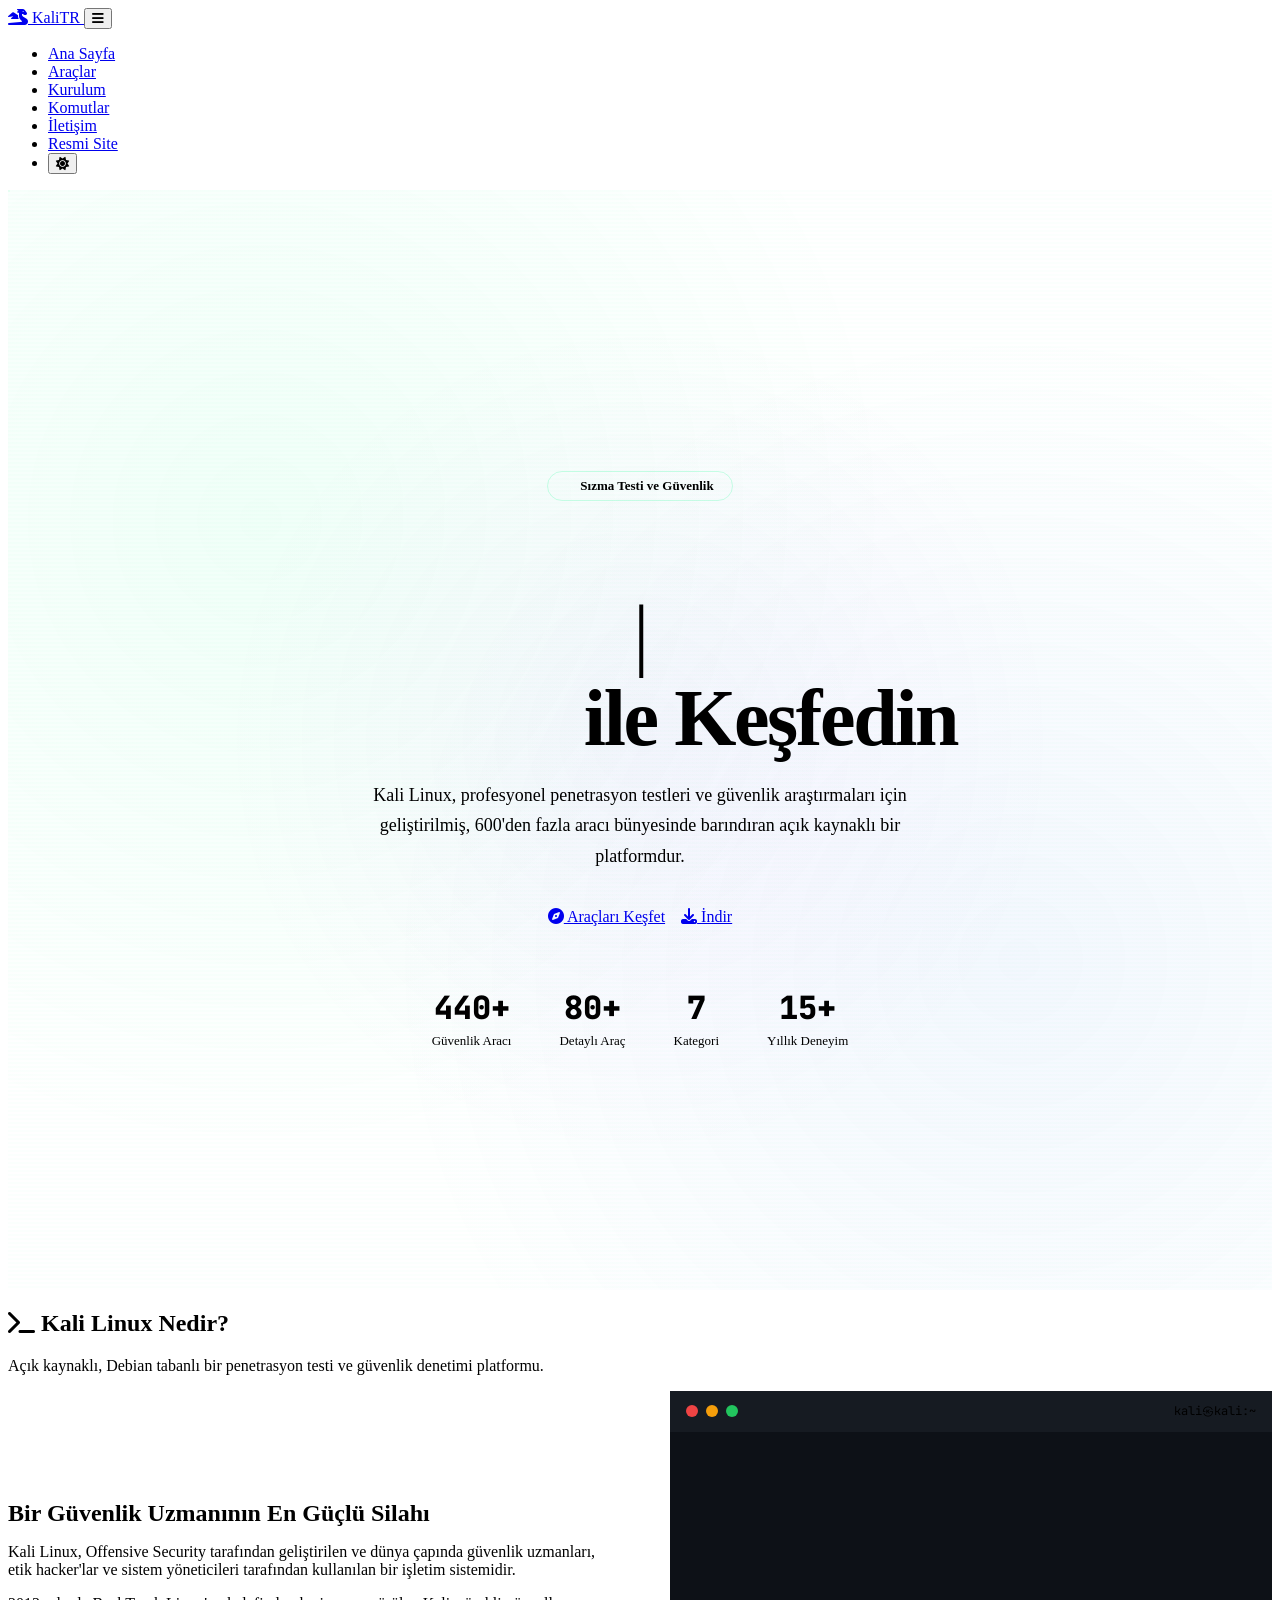
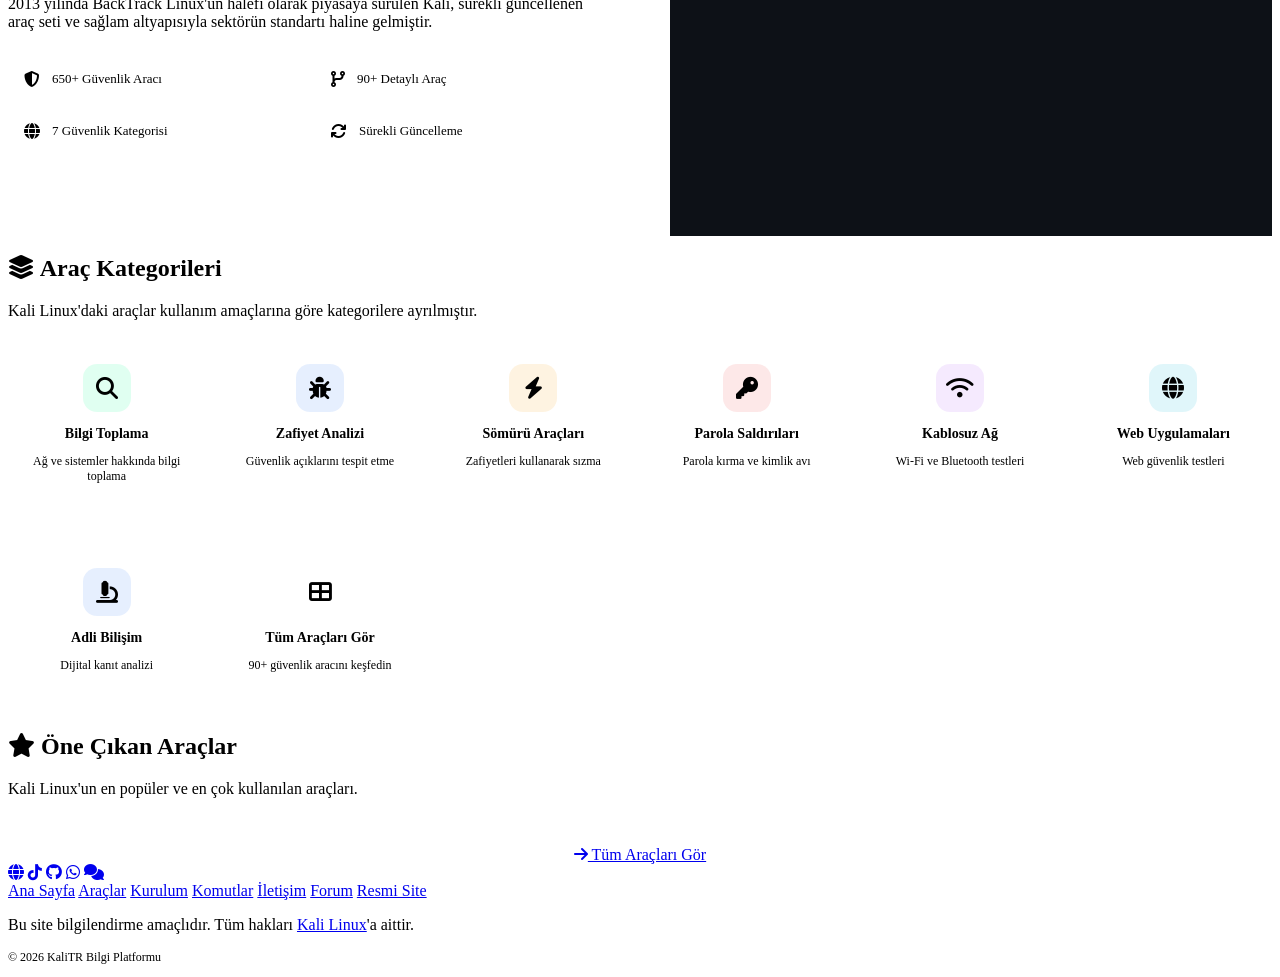
==== index.html @ b1d28db3 "Add files via upload" ====
<!DOCTYPE html>
<html lang="tr">
<head>
  <meta charset="UTF-8" />
  <meta name="viewport" content="width=device-width, initial-scale=1.0" />
  <title>KaliTR - Penetrasyon Testi Platformu</title>
  <link rel="preconnect" href="https://fonts.googleapis.com" />
  <link href="https://fonts.googleapis.com/css2?family=Inter:wght@300;400;500;600;700;800;900&family=JetBrains+Mono:wght@400;500;700&display=swap" rel="stylesheet" />
  <link rel="stylesheet" href="https://cdnjs.cloudflare.com/ajax/libs/font-awesome/6.5.0/css/all.min.css" />
  <link rel="stylesheet" href="css/style.css" />
  <style>
    .hero {
      min-height: 100vh;
      display: flex;
      flex-direction: column;
      align-items: center;
      justify-content: center;
      text-align: center;
      padding: 120px 24px 80px;
      position: relative;
      overflow: hidden;
    }

    .hero-bg {
      position: absolute;
      inset: 0;
      z-index: 0;
      overflow: hidden;
    }

    .hero-bg::after {
      content: '';
      position: absolute;
      inset: 0;
      background:
        radial-gradient(circle at 20% 30%, rgba(0, 255, 136, 0.06) 0%, transparent 50%),
        radial-gradient(circle at 80% 70%, rgba(54, 123, 240, 0.06) 0%, transparent 50%),
        radial-gradient(circle at 50% 50%, rgba(168, 85, 247, 0.05) 0%, transparent 50%);
      z-index: 1;
      pointer-events: none;
    }

    .hero-bg .gradient-orb {
      position: absolute;
      border-radius: 50%;
      filter: blur(100px);
      opacity: 0.55;
      animation: float 7s ease-in-out infinite;
      will-change: transform;
    }

    .hero-bg .gradient-orb:nth-child(1) {
      width: min(650px, 85vw); height: min(650px, 85vw);
      background: radial-gradient(circle, var(--primary), rgba(0, 255, 136, 0.2));
      top: -25%; left: -15%;
      animation-delay: 0s;
    }
    .hero-bg .gradient-orb:nth-child(2) {
      width: min(550px, 75vw); height: min(550px, 75vw);
      background: radial-gradient(circle, var(--accent), rgba(54, 123, 240, 0.2));
      bottom: -20%; right: -15%;
      animation-delay: -2.5s;
    }
    .hero-bg .gradient-orb:nth-child(3) {
      width: min(450px, 65vw); height: min(450px, 65vw);
      background: radial-gradient(circle, var(--purple), rgba(168, 85, 247, 0.2));
      top: 50%; left: 50%;
      transform: translate(-50%, -50%);
      animation-delay: -5s;
    }
    .hero-bg .gradient-orb:nth-child(4) {
      width: min(300px, 40vw); height: min(300px, 40vw);
      background: radial-gradient(circle, var(--cyan), rgba(6, 182, 212, 0.15));
      top: 70%; left: 20%;
      animation-delay: -1.5s;
      opacity: 0.35;
    }
    .hero-bg .gradient-orb:nth-child(5) {
      width: min(250px, 35vw); height: min(250px, 35vw);
      background: radial-gradient(circle, var(--pink), rgba(236, 72, 153, 0.15));
      top: 20%; right: 15%;
      animation-delay: -4s;
      opacity: 0.3;
    }

    /* ─── PARTICLE SYSTEM ─── */
    .particles {
      position: absolute;
      inset: 0;
      z-index: 2;
      pointer-events: none;
      overflow: hidden;
    }

    .particle {
      position: absolute;
      width: 4px;
      height: 4px;
      border-radius: 50%;
      background: var(--primary);
      opacity: 0;
      animation: particleFloat linear infinite;
    }

    .particle:nth-child(1) { left: 10%; width: 3px; height: 3px; animation-duration: 12s; animation-delay: 0s; background: var(--primary); }
    .particle:nth-child(2) { left: 25%; width: 5px; height: 5px; animation-duration: 15s; animation-delay: 1s; background: var(--accent); }
    .particle:nth-child(3) { left: 40%; width: 2px; height: 2px; animation-duration: 10s; animation-delay: 2s; background: var(--purple); }
    .particle:nth-child(4) { left: 55%; width: 4px; height: 4px; animation-duration: 18s; animation-delay: 0.5s; background: var(--cyan); }
    .particle:nth-child(5) { left: 70%; width: 3px; height: 3px; animation-duration: 13s; animation-delay: 3s; background: var(--pink); }
    .particle:nth-child(6) { left: 85%; width: 5px; height: 5px; animation-duration: 16s; animation-delay: 1.5s; background: var(--primary); }
    .particle:nth-child(7) { left: 50%; width: 2px; height: 2px; animation-duration: 11s; animation-delay: 4s; background: var(--accent); }
    .particle:nth-child(8) { left: 15%; width: 4px; height: 4px; animation-duration: 14s; animation-delay: 2.5s; background: var(--purple); }
    .particle:nth-child(9) { left: 65%; width: 3px; height: 3px; animation-duration: 17s; animation-delay: 0.8s; background: var(--cyan); }
    .particle:nth-child(10) { left: 35%; width: 5px; height: 5px; animation-duration: 12s; animation-delay: 3.5s; background: var(--pink); }
    .particle:nth-child(11) { left: 90%; width: 2px; height: 2px; animation-duration: 19s; animation-delay: 1.2s; background: var(--primary); }
    .particle:nth-child(12) { left: 5%; width: 4px; height: 4px; animation-duration: 14s; animation-delay: 4.5s; background: var(--accent); }
    .particle:nth-child(13) { left: 45%; width: 3px; height: 3px; animation-duration: 16s; animation-delay: 0.3s; background: var(--purple); }
    .particle:nth-child(14) { left: 75%; width: 5px; height: 5px; animation-duration: 11s; animation-delay: 2.8s; background: var(--cyan); }
    .particle:nth-child(15) { left: 20%; width: 2px; height: 2px; animation-duration: 15s; animation-delay: 5s; background: var(--pink); }
    .particle:nth-child(16) { left: 60%; width: 4px; height: 4px; animation-duration: 13s; animation-delay: 1.8s; background: var(--primary); }
    .particle:nth-child(17) { left: 30%; width: 3px; height: 3px; animation-duration: 18s; animation-delay: 3.2s; background: var(--accent); }
    .particle:nth-child(18) { left: 80%; width: 5px; height: 5px; animation-duration: 10s; animation-delay: 0.6s; background: var(--purple); }
    .particle:nth-child(19) { left: 95%; width: 2px; height: 2px; animation-duration: 17s; animation-delay: 4.2s; background: var(--cyan); }
    .particle:nth-child(20) { left: 42%; width: 3px; height: 3px; animation-duration: 14s; animation-delay: 2.2s; background: var(--pink); }
    .particle:nth-child(21) { left: 12%; width: 5px; height: 5px; animation-duration: 12s; animation-delay: 5.5s; background: var(--primary); }
    .particle:nth-child(22) { left: 72%; width: 2px; height: 2px; animation-duration: 19s; animation-delay: 0.9s; background: var(--accent); }
    .particle:nth-child(23) { left: 48%; width: 4px; height: 4px; animation-duration: 15s; animation-delay: 3.8s; background: var(--purple); }
    .particle:nth-child(24) { left: 88%; width: 3px; height: 3px; animation-duration: 11s; animation-delay: 1.6s; background: var(--cyan); }
    .particle:nth-child(25) { left: 8%; width: 5px; height: 5px; animation-duration: 16s; animation-delay: 4.8s; background: var(--pink); }

    @keyframes particleFloat {
      0% { transform: translateY(100vh) scale(0); opacity: 0; }
      10% { opacity: 0.8; }
      90% { opacity: 0.6; }
      100% { transform: translateY(-10vh) scale(1); opacity: 0; }
    }

    /* ─── SCAN LINE OVERLAY ─── */
    .scan-lines {
      position: absolute;
      inset: 0;
      z-index: 3;
      pointer-events: none;
      background: repeating-linear-gradient(
        0deg,
        transparent,
        transparent 2px,
        rgba(0, 255, 136, 0.015) 2px,
        rgba(0, 255, 136, 0.015) 4px
      );
      animation: scanMove 8s linear infinite;
    }

    @keyframes scanMove {
      0% { background-position: 0 0; }
      100% { background-position: 0 100px; }
    }

    /* ─── GLOWING RING ─── */
    .hero-ring {
      position: absolute;
      border-radius: 50%;
      border: 1px solid rgba(0, 255, 136, 0.06);
      z-index: 1;
      pointer-events: none;
      animation: ringPulse 4s ease-in-out infinite;
    }

    .hero-ring:nth-of-type(1) {
      width: min(500px, 70vw);
      height: min(500px, 70vw);
      top: 50%; left: 50%;
      transform: translate(-50%, -50%);
      animation-delay: 0s;
    }

    .hero-ring:nth-of-type(2) {
      width: min(700px, 90vw);
      height: min(700px, 90vw);
      top: 50%; left: 50%;
      transform: translate(-50%, -50%);
      animation-delay: -2s;
    }

    @keyframes ringPulse {
      0%, 100% { transform: translate(-50%, -50%) scale(1); opacity: 0.3; border-color: rgba(0, 255, 136, 0.06); }
      50% { transform: translate(-50%, -50%) scale(1.08); opacity: 0.6; border-color: rgba(0, 255, 136, 0.12); }
    }

    .hero-grid {
      position: absolute;
      inset: 0;
      background-image:
        linear-gradient(var(--border) 1px, transparent 1px),
        linear-gradient(90deg, var(--border) 1px, transparent 1px);
      background-size: 60px 60px;
      mask-image: radial-gradient(ellipse at center, black 25%, transparent 75%);
      -webkit-mask-image: radial-gradient(ellipse at center, black 25%, transparent 75%);
      z-index: 0;
    }

    .hero-grid::after {
      content: '';
      position: absolute;
      inset: 0;
      background: radial-gradient(circle at 50% 50%, transparent 30%, var(--bg) 100%);
    }

    @keyframes float {
      0%, 100% { transform: translateY(0px) scale(1); }
      33% { transform: translateY(-30px) scale(1.03); }
      66% { transform: translateY(15px) scale(0.97); }
    }

    .hero-content {
      position: relative;
      z-index: 10;
      max-width: 820px;
    }

    .hero-badge {
      display: inline-flex;
      align-items: center;
      gap: 8px;
      padding: 6px 18px;
      border-radius: 100px;
      background: var(--primary-dim);
      color: var(--primary);
      font-size: 13px;
      font-weight: 600;
      border: 1px solid rgba(0, 255, 136, 0.2);
      margin-bottom: 24px;
    }

    .hero-badge .dot {
      width: 6px; height: 6px;
      border-radius: 50%;
      background: var(--primary);
      animation: pulse-dot 2s ease-in-out infinite;
    }

    @keyframes pulse-dot {
      0%, 100% { opacity: 1; }
      50% { opacity: 0.3; }
    }

    .hero h1 {
      font-size: clamp(40px, 8vw, 80px);
      font-weight: 900;
      line-height: 1.05;
      margin-bottom: 20px;
      letter-spacing: -0.03em;
    }

    .hero h1 .highlight {
      background: linear-gradient(135deg, var(--primary), var(--cyan));
      -webkit-background-clip: text;
      -webkit-text-fill-color: transparent;
      background-clip: text;
    }

    .typing-cursor {
      color: var(--primary);
      animation: blink 0.7s step-end infinite;
      font-weight: 300;
    }

    .hero p {
      font-size: 18px;
      color: var(--text-dim);
      max-width: 600px;
      margin: 0 auto 36px;
      line-height: 1.7;
    }

    .hero-buttons {
      display: flex;
      gap: 16px;
      justify-content: center;
      flex-wrap: wrap;
    }

    .hero-stats {
      display: flex;
      gap: 48px;
      margin-top: 60px;
      justify-content: center;
      flex-wrap: wrap;
    }

    .hero-stat { text-align: center; }

    .hero-stat .num {
      font-size: 32px;
      font-weight: 800;
      color: var(--text);
      font-family: 'JetBrains Mono', monospace;
    }

    .hero-stat .num span { color: var(--primary); }

    .hero-stat .label {
      font-size: 13px;
      color: var(--text-muted);
      margin-top: 4px;
    }

    .about-grid {
      display: grid;
      grid-template-columns: 1fr 1fr;
      gap: 60px;
      align-items: center;
    }

    .about-content h3 {
      font-size: 24px;
      margin-bottom: 16px;
    }

    .about-content p {
      color: var(--text-dim);
      margin-bottom: 16px;
    }

    .about-features {
      display: grid;
      grid-template-columns: 1fr 1fr;
      gap: 12px;
      margin-top: 28px;
    }

    .about-feature {
      display: flex;
      align-items: center;
      gap: 12px;
      padding: 12px 16px;
      background: var(--bg-card);
      border-radius: var(--radius-sm);
      border: 1px solid var(--border);
    }

    .about-feature i { color: var(--primary); font-size: 16px; }
    .about-feature span { font-size: 13px; font-weight: 500; }

    .terminal-window {
      background: #0d1117;
      border-radius: var(--radius);
      border: 1px solid var(--border);
      overflow: hidden;
      box-shadow: var(--shadow);
    }

    .terminal-header {
      display: flex;
      align-items: center;
      gap: 8px;
      padding: 12px 16px;
      background: #161b22;
      border-bottom: 1px solid var(--border);
    }

    .terminal-dot {
      width: 12px; height: 12px;
      border-radius: 50%;
    }
    .terminal-dot:nth-child(1) { background: #ef4444; }
    .terminal-dot:nth-child(2) { background: #f59e0b; }
    .terminal-dot:nth-child(3) { background: #22c55e; }

    .terminal-title {
      margin-left: auto;
      font-size: 12px;
      color: var(--text-muted);
      font-family: 'JetBrains Mono', monospace;
    }

    .terminal-body {
      padding: 20px;
      font-family: 'JetBrains Mono', monospace;
      font-size: 13px;
      line-height: 1.8;
    }

    .terminal-body .line {
      opacity: 0;
      animation: typeLine 0.5s ease forwards;
    }

    .terminal-body .prompt { color: var(--primary); }
    .terminal-body .cmd { color: var(--text); }
    .terminal-body .output { color: var(--text-dim); }
    .terminal-body .output-green { color: var(--primary); }

    .terminal-body .blink {
      animation: blink 1s step-end infinite;
    }

    @keyframes blink { 50% { opacity: 0; } }

    .categories-grid {
      display: grid;
      grid-template-columns: repeat(auto-fill, minmax(180px, 1fr));
      gap: 16px;
    }

    .category-card {
      text-align: center;
      padding: 28px 16px;
      background: var(--bg-card);
      border-radius: var(--radius);
      border: 1px solid var(--border);
      transition: 0.3s;
      text-decoration: none;
      color: var(--text);
      cursor: pointer;
    }

    .category-card:hover {
      transform: translateY(-4px);
      border-color: var(--primary);
      background: var(--bg-card-hover);
    }

    .category-card .icon {
      width: 48px; height: 48px;
      border-radius: 14px;
      display: flex;
      align-items: center;
      justify-content: center;
      font-size: 22px;
      margin: 0 auto 14px;
    }

    .category-card h3 {
      font-size: 14px;
      font-weight: 700;
      margin-bottom: 6px;
    }

    .category-card p {
      font-size: 12px;
      color: var(--text-dim);
    }

    .featured-tools {
      display: grid;
      grid-template-columns: repeat(4, 1fr);
      gap: 16px;
    }

    @media (max-width: 1100px) {
      .featured-tools { grid-template-columns: repeat(3, 1fr); }
    }

    @media (max-width: 900px) {
      .featured-tools { grid-template-columns: repeat(2, 1fr); }
    }

    @media (max-width: 768px) {
      .about-grid { grid-template-columns: 1fr; gap: 40px; }
      .about-features { grid-template-columns: 1fr; }
      .categories-grid { grid-template-columns: 1fr 1fr; }
      .featured-tools { grid-template-columns: 1fr; }
      .hero-stats { gap: 24px; }
      .terminal-body { font-size: 11px; padding: 14px; }
    }

    @media (max-width: 480px) {
      .categories-grid { grid-template-columns: 1fr; }
    }
  </style>
</head>
<body>
  <nav id="navbar">
    <a href="index.html" class="nav-logo">
      <i class="fas fa-dragon"></i> <span>KaliTR</span>
    </a>
    <button class="nav-toggle" id="navToggle" aria-label="Menü">
      <i class="fas fa-bars"></i>
    </button>
    <ul class="nav-links">
      <li><a href="index.html" class="active">Ana Sayfa</a></li>
      <li><a href="pages/tools.html">Araçlar</a></li>
      <li><a href="pages/installation.html">Kurulum</a></li>
      <li><a href="pages/commands.html">Komutlar</a></li>
      <li><a href="pages/contact.html">İletişim</a></li>
      <li><a href="https://www.kali.org" target="_blank">Resmi Site</a></li>
      <li><button id="themeToggle" class="theme-toggle" aria-label="Tema Değiştir"><i class="fas fa-sun"></i></button></li>
    </ul>
  </nav>

  <section class="hero">
    <div class="hero-bg">
      <div class="gradient-orb"></div>
      <div class="gradient-orb"></div>
      <div class="gradient-orb"></div>
      <div class="gradient-orb"></div>
      <div class="gradient-orb"></div>
      <div class="hero-ring"></div>
      <div class="hero-ring"></div>
      <div class="hero-grid"></div>
      <div class="particles">
        <div class="particle"></div><div class="particle"></div><div class="particle"></div>
        <div class="particle"></div><div class="particle"></div><div class="particle"></div>
        <div class="particle"></div><div class="particle"></div><div class="particle"></div>
        <div class="particle"></div><div class="particle"></div><div class="particle"></div>
        <div class="particle"></div><div class="particle"></div><div class="particle"></div>
        <div class="particle"></div><div class="particle"></div><div class="particle"></div>
        <div class="particle"></div><div class="particle"></div><div class="particle"></div>
        <div class="particle"></div><div class="particle"></div><div class="particle"></div>
        <div class="particle"></div><div class="particle"></div>
      </div>
      <div class="scan-lines"></div>
    </div>
    <div class="hero-content">
      <div class="hero-badge">
        <span class="dot"></span> Sızma Testi ve Güvenlik
      </div>
      <h1>
        <span id="typingText"></span><span class="typing-cursor">|</span><br />
        <span class="highlight">KaliTR</span> ile Keşfedin
      </h1>
      <p>
        Kali Linux, profesyonel penetrasyon testleri ve güvenlik araştırmaları için
        geliştirilmiş, 600'den fazla aracı bünyesinde barındıran açık kaynaklı bir platformdur.
      </p>
      <div class="hero-buttons">
        <a href="pages/tools.html" class="btn btn-primary">
          <i class="fas fa-compass"></i> Araçları Keşfet
        </a>
        <a href="https://www.kali.org/downloads/" target="_blank" class="btn btn-outline">
          <i class="fas fa-download"></i> İndir
        </a>
      </div>
      <div class="hero-stats" id="heroStats">
        <div class="hero-stat">
          <div class="num" data-target="650">0<span>+</span></div>
          <div class="label">Güvenlik Aracı</div>
        </div>
        <div class="hero-stat">
          <div class="num" data-target="90">0<span>+</span></div>
          <div class="label">Detaylı Araç</div>
        </div>
        <div class="hero-stat">
          <div class="num" data-target="7">0</div>
          <div class="label">Kategori</div>
        </div>
        <div class="hero-stat">
          <div class="num" data-target="15">0<span>+</span></div>
          <div class="label">Yıllık Deneyim</div>
        </div>
      </div>
    </div>
  </section>

  <section id="about">
    <div class="section-header">
      <h2><i class="fas fa-terminal"></i> Kali Linux Nedir?</h2>
      <p>Açık kaynaklı, Debian tabanlı bir penetrasyon testi ve güvenlik denetimi platformu.</p>
    </div>
    <div class="about-grid">
      <div class="about-content">
        <h3>Bir Güvenlik Uzmanının En Güçlü Silahı</h3>
        <p>
          Kali Linux, Offensive Security tarafından geliştirilen ve dünya çapında
          güvenlik uzmanları, etik hacker'lar ve sistem yöneticileri tarafından
          kullanılan bir işletim sistemidir.
        </p>
        <p>
          2013 yılında BackTrack Linux'un halefi olarak piyasaya sürülen Kali,
          sürekli güncellenen araç seti ve sağlam altyapısıyla sektörün standartı
          haline gelmiştir.
        </p>
        <div class="about-features">
          <div class="about-feature"><i class="fas fa-shield-halved"></i><span>650+ Güvenlik Aracı</span></div>
          <div class="about-feature"><i class="fas fa-code-branch"></i><span>90+ Detaylı Araç</span></div>
          <div class="about-feature"><i class="fas fa-globe"></i><span>7 Güvenlik Kategorisi</span></div>
          <div class="about-feature"><i class="fas fa-sync"></i><span>Sürekli Güncelleme</span></div>
        </div>
      </div>
      <div class="about-visual">
        <div class="terminal-window">
          <div class="terminal-header">
            <span class="terminal-dot"></span>
            <span class="terminal-dot"></span>
            <span class="terminal-dot"></span>
            <span class="terminal-title">kali㉿kali:~</span>
          </div>
          <div class="terminal-body" style="font-size:11px;line-height:1.3;padding:16px">
            <div class="line"><span class="prompt">┌──(kali㉿kali)-[~]</span></div>
            <div class="line"><span class="prompt">└─$</span> <span class="cmd">neofetch</span></div>
            <div class="line">&nbsp;</div>
            <div class="line"><span class="output-green">            .-/+oossssoo+/-.               </span> <span class="output-green" style="font-weight:700">kali@kali</span></div>
            <div class="line"><span class="output-green">        `:+ssssssssssssssssss+:`           </span> <span class="output">-------------</span></div>
            <div class="line"><span class="output-green">      -+ssssssssssssssssssyyssss+-         </span> <span class="output">OS:</span> Kali GNU/Linux kali-rolling 2024.1 x86_64</div>
            <div class="line"><span class="output-green">    .ossssssssssssssssss</span><span class="output" style="color:#ef4444">dMMMNy</span><span class="output-green">sssso.       </span> <span class="output">Host:</span> KaliTR Virtual Platform</div>
            <div class="line"><span class="output-green">   /sssssssssss</span><span class="output" style="color:#ef4444">hdmmNNmmyNMMMMh</span><span class="output-green">ssssss/      </span> <span class="output">Kernel:</span> 6.6.9-amd64</div>
            <div class="line"><span class="output-green">  +sssssssss</span><span class="output" style="color:#ef4444">hm</span><span class="output-green">yd</span><span class="output" style="color:#ef4444">MMMMMMMNddddy</span><span class="output-green">ssssssss+     </span> <span class="output">Uptime:</span> 2 hours, 57 mins</div>
            <div class="line"><span class="output-green"> /ssssssss</span><span class="output" style="color:#ef4444">hNMMM</span><span class="output-green">yh</span><span class="output" style="color:#ef4444">hyyyyhmNMMMNh</span><span class="output-green">ssssssss/    </span> <span class="output">Packages:</span> 2762 (dpkg)</div>
            <div class="line"><span class="output-green">.ssssssss</span><span class="output" style="color:#ef4444">dMMMNh</span><span class="output-green">ssssssssss</span><span class="output" style="color:#ef4444">hNMMMd</span><span class="output-green">ssssssss.   </span> <span class="output">Shell:</span> zsh 5.9</div>
            <div class="line"><span class="output-green">+ssss</span><span class="output" style="color:#ef4444">hhhyNMMNy</span><span class="output-green">ssssssssssss</span><span class="output" style="color:#ef4444">yNMMMy</span><span class="output-green">sssssss+  </span> <span class="output">Resolution:</span> 1920x969 @ 60Hz</div>
            <div class="line"><span class="output-green">oss</span><span class="output" style="color:#ef4444">yNMMMNyMMh</span><span class="output-green">ssssssssssss</span><span class="output" style="color:#ef4444">hmmmh</span><span class="output-green">ssssssso  </span> <span class="output">DE:</span> Xfce 4.18</div>
            <div class="line"><span class="output-green">oss</span><span class="output" style="color:#ef4444">yNMMMNyMMh</span><span class="output-green">sssssssssssshm</span><span class="output" style="color:#ef4444">mmh</span><span class="output-green">ssssssso  </span> <span class="output">WM:</span> Xfwm4 (X11)</div>
            <div class="line"><span class="output-green">+ssss</span><span class="output" style="color:#ef4444">hhhyNMMNy</span><span class="output-green">ssssssssssss</span><span class="output" style="color:#ef4444">yNMMMy</span><span class="output-green">sssssss+  </span> <span class="output">WM Theme:</span> Kali-Dark</div>
            <div class="line"><span class="output-green">.ssssssss</span><span class="output" style="color:#ef4444">dMMMNh</span><span class="output-green">ssssssssss</span><span class="output" style="color:#ef4444">hNMMMd</span><span class="output-green">ssssssss.   </span> <span class="output">Theme:</span> Kali-Dark [GTK2/3/4]</div>
            <div class="line"><span class="output-green"> /ssssssss</span><span class="output" style="color:#ef4444">hNMMM</span><span class="output-green">yh</span><span class="output" style="color:#ef4444">hyyyyhdNMMMNh</span><span class="output-green">ssssssss/    </span> <span class="output">Icons:</span> Flat-Remix-Blue-Dark [GTK2/3/4]</div>
            <div class="line"><span class="output-green">  +sssssssss</span><span class="output" style="color:#ef4444">dm</span><span class="output-green">yd</span><span class="output" style="color:#ef4444">MMMMMMMMddddy</span><span class="output-green">ssssssss+     </span> <span class="output">Cursor:</span> Adwaita (24px)</div>
            <div class="line"><span class="output-green">   /sssssssssss</span><span class="output" style="color:#ef4444">hdmNNNNmyNMMMMh</span><span class="output-green">ssssss/      </span> <span class="output">Terminal:</span> qterminal 1.4.6</div>
            <div class="line"><span class="output-green">    .ossssssssssssssssss</span><span class="output" style="color:#ef4444">dMMMNy</span><span class="output-green">sssso.       </span> <span class="output">CPU:</span> AMD Ryzen 5 3600 (11) @ 3.6GHz</div>
            <div class="line"><span class="output-green">      -+sssssssssssssssss</span><span class="output" style="color:#ef4444">yyy</span><span class="output-green">ssss+-        </span> <span class="output">GPU:</span> NVIDIA GeForce GTX 1660</div>
            <div class="line"><span class="output-green">        `:+ssssssssssssssssss+:`           </span> <span class="output">Memory:</span> 1847MiB / 16384MiB</div>
            <div class="line"><span class="output-green">            .-/+oossssoo+/-.               </span></div>
            <div class="line">&nbsp;</div>
            <div class="line"><span class="prompt">┌──(kali㉿kali)-[~]</span></div>
            <div class="line"><span class="prompt">└─$</span> <span class="blink">_</span></div>
          </div>
        </div>
      </div>
    </div>
  </section>

  <section id="categories">
    <div class="section-header">
      <h2><i class="fas fa-layer-group"></i> Araç Kategorileri</h2>
      <p>Kali Linux'daki araçlar kullanım amaçlarına göre kategorilere ayrılmıştır.</p>
    </div>
    <div class="categories-grid">
      <a href="pages/tools.html?cat=bilgi" class="category-card">
        <div class="icon" style="background:rgba(0,255,136,0.12);color:var(--primary)">
          <i class="fas fa-search"></i>
        </div>
        <h3>Bilgi Toplama</h3>
        <p>Ağ ve sistemler hakkında bilgi toplama</p>
      </a>
      <a href="pages/tools.html?cat=vulnerability" class="category-card">
        <div class="icon" style="background:rgba(54,123,240,0.12);color:var(--accent)">
          <i class="fas fa-bug"></i>
        </div>
        <h3>Zafiyet Analizi</h3>
        <p>Güvenlik açıklarını tespit etme</p>
      </a>
      <a href="pages/tools.html?cat=exploit" class="category-card">
        <div class="icon" style="background:rgba(245,158,11,0.12);color:var(--orange)">
          <i class="fas fa-bolt"></i>
        </div>
        <h3>Sömürü Araçları</h3>
        <p>Zafiyetleri kullanarak sızma</p>
      </a>
      <a href="pages/tools.html?cat=password" class="category-card">
        <div class="icon" style="background:rgba(239,68,68,0.12);color:var(--red)">
          <i class="fas fa-key"></i>
        </div>
        <h3>Parola Saldırıları</h3>
        <p>Parola kırma ve kimlik avı</p>
      </a>
      <a href="pages/tools.html?cat=wireless" class="category-card">
        <div class="icon" style="background:rgba(168,85,247,0.12);color:var(--purple)">
          <i class="fas fa-wifi"></i>
        </div>
        <h3>Kablosuz Ağ</h3>
        <p>Wi-Fi ve Bluetooth testleri</p>
      </a>
      <a href="pages/tools.html?cat=web" class="category-card">
        <div class="icon" style="background:rgba(6,182,212,0.12);color:var(--cyan)">
          <i class="fas fa-globe"></i>
        </div>
        <h3>Web Uygulamaları</h3>
        <p>Web güvenlik testleri</p>
      </a>
      <a href="pages/tools.html?cat=forensic" class="category-card">
        <div class="icon" style="background:rgba(54,123,240,0.12);color:var(--accent)">
          <i class="fas fa-microscope"></i>
        </div>
        <h3>Adli Bilişim</h3>
        <p>Dijital kanıt analizi</p>
      </a>
      <a href="pages/tools.html" class="category-card">
        <div class="icon" style="background:var(--primary-dim);color:var(--primary)">
          <i class="fas fa-th-large"></i>
        </div>
        <h3>Tüm Araçları Gör</h3>
        <p>90+ güvenlik aracını keşfedin</p>
      </a>
    </div>
  </section>

  <section>
    <div class="section-header">
      <h2><i class="fas fa-star"></i> Öne Çıkan Araçlar</h2>
      <p>Kali Linux'un en popüler ve en çok kullanılan araçları.</p>
    </div>
    <div class="featured-tools" id="featuredTools"></div>
    <div style="text-align:center;margin-top:32px">
      <a href="pages/tools.html" class="btn btn-outline">
        <i class="fas fa-arrow-right"></i> Tüm Araçları Gör
      </a>
    </div>
  </section>

  <footer>
    <div class="footer-socials">
      <a href="https://www.kali.org" target="_blank" aria-label="Website"><i class="fas fa-globe"></i></a>
      <a href="https://www.tiktok.com/@atlas.0312" target="_blank" aria-label="TikTok"><i class="fab fa-tiktok"></i></a>
      <a href="https://github.com/em1rhan-0312" target="_blank" aria-label="GitHub"><i class="fab fa-github"></i></a>
      <a href="https://whatsapp.com/channel/0029Vb7aKWbL2ATxiYt8e52f" target="_blank" aria-label="WhatsApp"><i class="fab fa-whatsapp"></i></a>
      <a href="https://kalitr.boards.net/" target="_blank" aria-label="Forum"><i class="fas fa-comments"></i></a>
    </div>
    <div class="footer-links">
      <a href="index.html">Ana Sayfa</a>
      <a href="pages/tools.html">Araçlar</a>
      <a href="pages/installation.html">Kurulum</a>
      <a href="pages/commands.html">Komutlar</a>
      <a href="pages/contact.html">İletişim</a>
      <a href="https://kalitr.boards.net/" target="_blank">Forum</a>
      <a href="https://www.kali.org" target="_blank">Resmi Site</a>
    </div>
    <p>Bu site bilgilendirme amaçlıdır. Tüm hakları <a href="https://www.kali.org" target="_blank">Kali Linux</a>'a aittir.</p>
    <p style="margin-top:8px;font-size:12px">&copy; 2026 KaliTR Bilgi Platformu</p>
  </footer>

  <script src="js/main.js"></script>
  <script>
    document.addEventListener('DOMContentLoaded', () => {
      // ─── TERMINAL ANIMATIONS ───
      const lines = document.querySelectorAll('.terminal-body .line');
      lines.forEach((line, i) => { line.style.animationDelay = `${i * 0.15}s`; });

      // ─── COUNTER ANIMATION ───
      const observer = new IntersectionObserver((entries) => {
        entries.forEach(entry => {
          if (entry.isIntersecting) {
            const nums = entry.target.querySelectorAll('[data-target]');
            nums.forEach(el => {
              const target = parseInt(el.dataset.target);
              const suffix = el.innerHTML.replace(/\d+/, '');
              let current = 0;
              const increment = Math.ceil(target / 60);
              const timer = setInterval(() => {
                current += increment;
                if (current >= target) { current = target; clearInterval(timer); }
                el.innerHTML = current + suffix;
              }, 25);
            });
            observer.unobserve(entry.target);
          }
        });
      }, { threshold: 0.5 });

      const heroStats = document.getElementById('heroStats');
      if (heroStats) observer.observe(heroStats);

      // ─── FEATURED TOOLS ───
      setToolsBasePath('pages/tool-detail.html');
      const featured = toolsData.slice(0, 8);
      renderTools(document.getElementById('featuredTools'), featured);

      // ─── TYPING EFFECT ───
      const typingEl = document.getElementById('typingText');
      if (typingEl) {
        const words = ['Güvenlik Araçları', 'Penetrasyon Testi', 'Ağ Keşfi', 'Zafiyet Analizi', 'OSINT Araçları'];
        let wordIdx = 0, charIdx = 0, isDeleting = false;
        function typeLoop() {
          const current = words[wordIdx];
          if (isDeleting) {
            typingEl.textContent = current.substring(0, charIdx - 1);
            charIdx--;
          } else {
            typingEl.textContent = current.substring(0, charIdx + 1);
            charIdx++;
          }
          let delay = isDeleting ? 40 : 80;
          if (!isDeleting && charIdx === current.length) { delay = 2000; isDeleting = true; }
          else if (isDeleting && charIdx === 0) { isDeleting = false; wordIdx = (wordIdx + 1) % words.length; delay = 500; }
          setTimeout(typeLoop, delay);
        }
        typeLoop();
      }
    });
  </script>
</body>
</html>
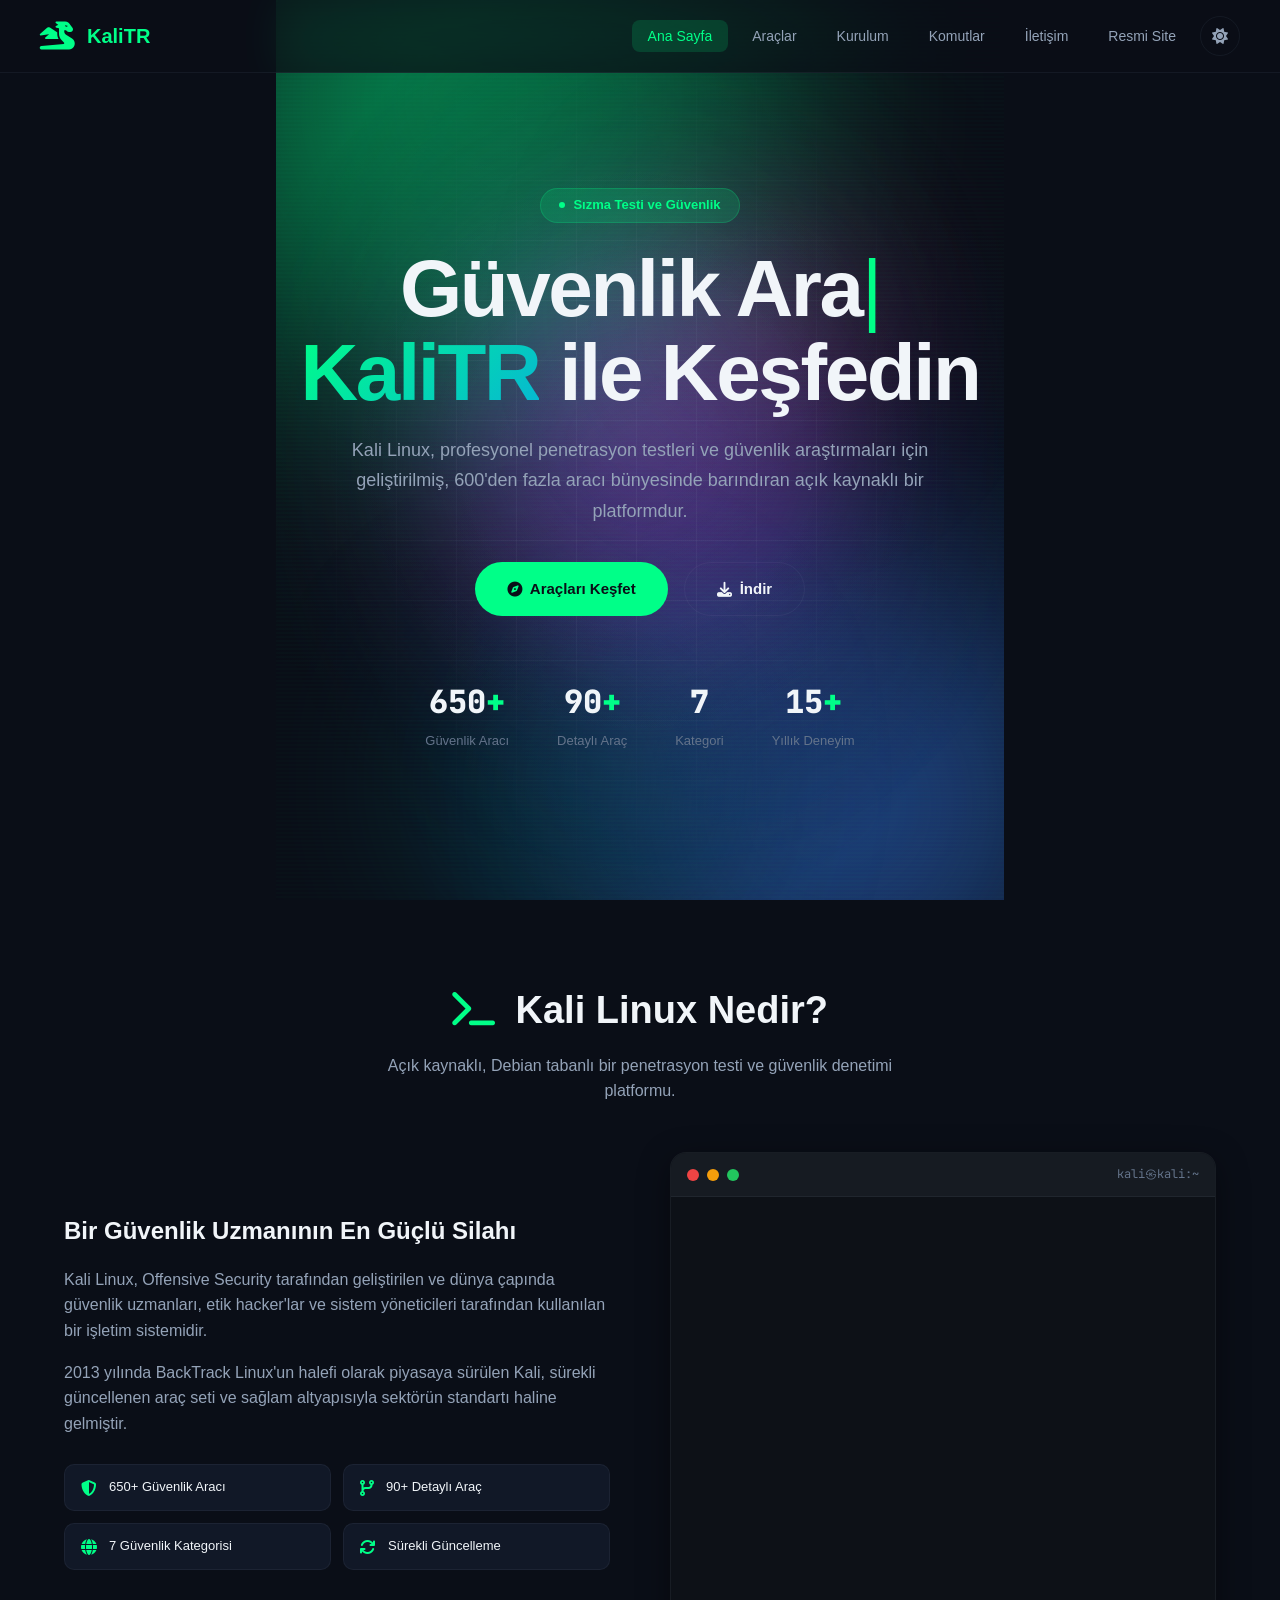
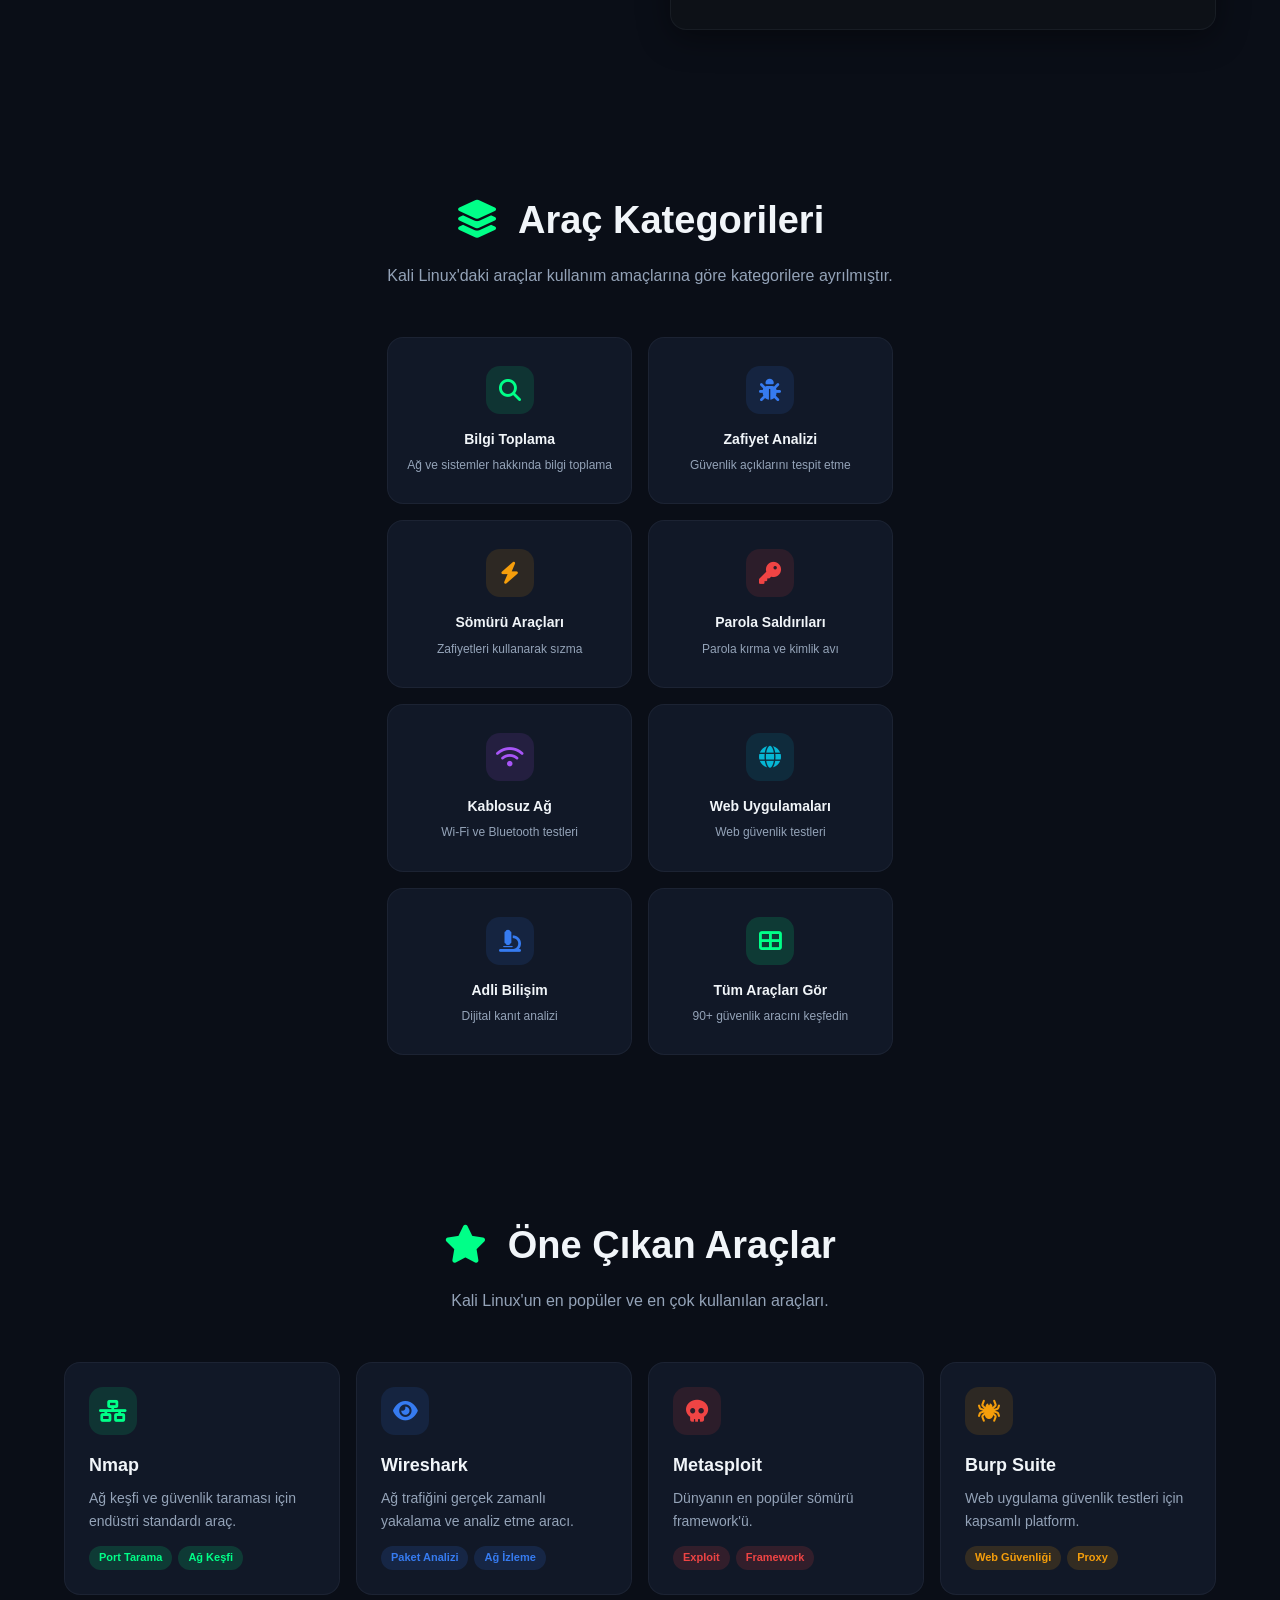
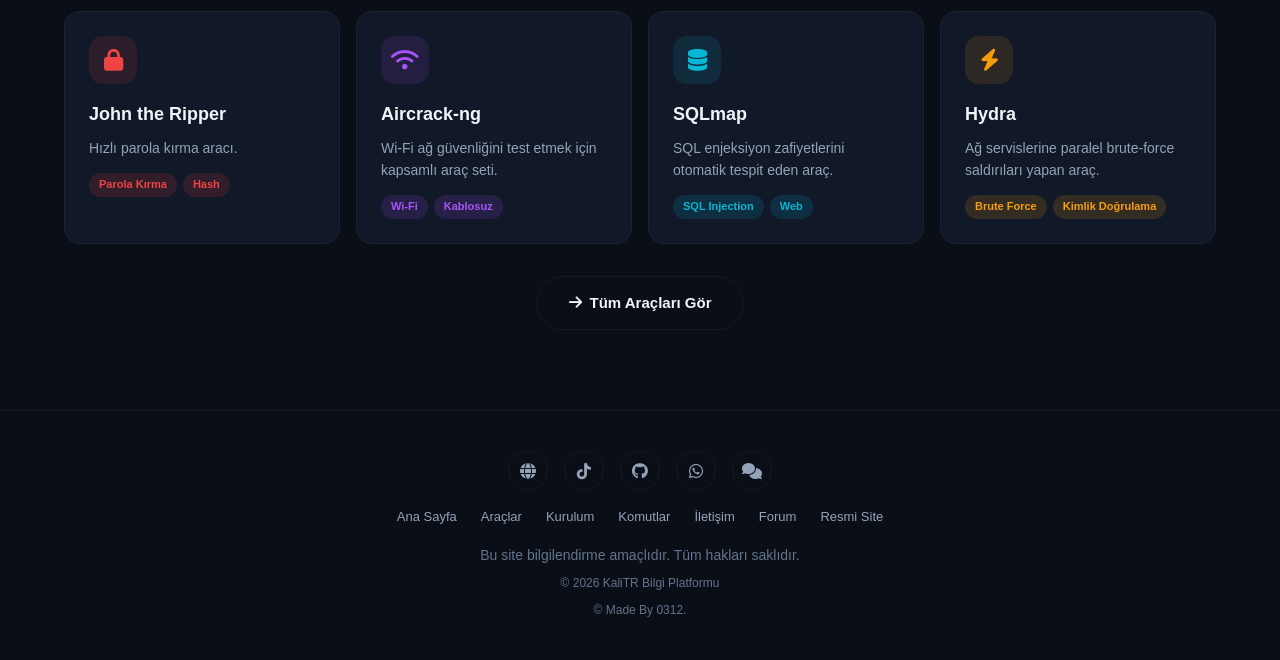
==== commit b3c0426c: "Update index.html" ====
--- a/index.html
+++ b/index.html
@@ -714,8 +714,9 @@
       <a href="https://kalitr.boards.net/" target="_blank">Forum</a>
       <a href="https://www.kali.org" target="_blank">Resmi Site</a>
     </div>
-    <p>Bu site bilgilendirme amaçlıdır. Tüm hakları <a href="https://www.kali.org" target="_blank">Kali Linux</a>'a aittir.</p>
+    <p>Bu site bilgilendirme amaçlıdır. Tüm hakları saklıdır.</p>
     <p style="margin-top:8px;font-size:12px">&copy; 2026 KaliTR Bilgi Platformu</p>
+    <p style="margin-top:8px;font-size:12px">&copy; Made By 0312.</p>
   </footer>
 
   <script src="js/main.js"></script>
--- a/css/style.css
+++ b/css/style.css
@@ -0,0 +1,1471 @@
+* {
+  margin: 0;
+  padding: 0;
+  box-sizing: border-box;
+}
+
+:root {
+  --bg: #0a0e17;
+  --bg-card: #111827;
+  --bg-card-hover: #1a2332;
+  --primary: #00ff88;
+  --primary-dim: rgba(0, 255, 136, 0.15);
+  --accent: #367bf0;
+  --accent-dim: rgba(54, 123, 240, 0.15);
+  --red: #ef4444;
+  --orange: #f59e0b;
+  --purple: #a855f7;
+  --cyan: #06b6d4;
+  --pink: #ec4899;
+  --text: #f1f5f9;
+  --text-dim: #94a3b8;
+  --text-muted: #64748b;
+  --border: rgba(148, 163, 184, 0.08);
+  --radius: 16px;
+  --radius-sm: 10px;
+  --shadow: 0 8px 32px rgba(0, 0, 0, 0.4);
+  --transition: 0.3s;
+}
+
+html { scroll-behavior: smooth; }
+
+body {
+  font-family: 'Inter', sans-serif;
+  background: var(--bg);
+  color: var(--text);
+  line-height: 1.6;
+  overflow-x: hidden;
+  min-height: 100vh;
+  display: flex;
+  flex-direction: column;
+  opacity: 0;
+  animation: pageFadeIn 0.5s ease forwards;
+}
+
+@keyframes pageFadeIn {
+  to { opacity: 1; }
+}
+
+main { flex: 1; }
+
+::selection { background: var(--primary); color: var(--bg); }
+
+::-webkit-scrollbar { width: 8px; }
+::-webkit-scrollbar-track { background: var(--bg); }
+::-webkit-scrollbar-thumb { background: var(--text-muted); border-radius: 4px; }
+::-webkit-scrollbar-thumb:hover { background: var(--text-dim); }
+
+/* ─── NAVBAR ─── */
+nav {
+  position: fixed;
+  top: 0; left: 0; right: 0;
+  z-index: 1000;
+  padding: 16px 40px;
+  display: flex;
+  align-items: center;
+  justify-content: space-between;
+  background: rgba(10, 14, 23, 0.8);
+  backdrop-filter: blur(20px);
+  -webkit-backdrop-filter: blur(20px);
+  border-bottom: 1px solid var(--border);
+  transition: var(--transition);
+}
+
+nav.scrolled {
+  background: rgba(10, 14, 23, 0.95);
+  box-shadow: 0 4px 30px rgba(0, 0, 0, 0.5);
+}
+
+.nav-logo {
+  display: flex;
+  align-items: center;
+  gap: 12px;
+  text-decoration: none;
+  font-weight: 800;
+  font-size: 20px;
+  color: var(--text);
+}
+
+.nav-logo i { font-size: 28px; color: var(--primary); transition: transform 0.5s ease; }
+.nav-logo:hover i { transform: rotate(15deg) scale(1.1); }
+.nav-logo span { color: var(--primary); }
+
+.nav-links {
+  display: flex;
+  gap: 8px;
+  list-style: none;
+  align-items: center;
+}
+
+.nav-links a {
+  text-decoration: none;
+  color: var(--text-dim);
+  font-size: 14px;
+  font-weight: 500;
+  transition: var(--transition);
+  position: relative;
+  padding: 8px 16px;
+  border-radius: 8px;
+}
+
+.nav-links a:hover { color: var(--text); background: rgba(255,255,255,0.04); }
+.nav-links a.active { color: var(--primary); background: var(--primary-dim); }
+
+.nav-toggle {
+  display: none;
+  background: none;
+  border: none;
+  color: var(--text);
+  font-size: 24px;
+  cursor: pointer;
+  padding: 4px;
+}
+
+/* ─── BACK TO TOP ─── */
+.back-to-top {
+  position: fixed;
+  bottom: 24px;
+  right: 24px;
+  width: 44px;
+  height: 44px;
+  border-radius: 50%;
+  background: var(--bg-card);
+  border: 1px solid var(--border);
+  color: var(--text-dim);
+  font-size: 18px;
+  cursor: pointer;
+  display: flex;
+  align-items: center;
+  justify-content: center;
+  z-index: 999;
+  opacity: 0;
+  transform: translateY(20px);
+  transition: 0.4s;
+  pointer-events: none;
+}
+
+.back-to-top.visible {
+  opacity: 1;
+  transform: translateY(0);
+  pointer-events: auto;
+}
+
+.back-to-top:hover {
+  background: var(--primary);
+  color: var(--bg);
+  border-color: var(--primary);
+  box-shadow: 0 0 30px rgba(0, 255, 136, 0.2);
+}
+
+/* ─── PAGE HEADER ─── */
+.page-header {
+  padding: 140px 24px 60px;
+  text-align: center;
+  position: relative;
+  overflow: hidden;
+}
+
+.page-header-bg {
+  position: absolute;
+  inset: 0;
+  z-index: 0;
+}
+
+.page-header-bg .gradient-orb {
+  position: absolute;
+  border-radius: 50%;
+  filter: blur(120px);
+  opacity: 0.3;
+}
+
+.page-header-bg .gradient-orb:nth-child(1) {
+  width: min(500px, 70vw); height: min(500px, 70vw);
+  background: var(--primary);
+  top: -20%; left: -10%;
+}
+
+.page-header-bg .gradient-orb:nth-child(2) {
+  width: min(400px, 60vw); height: min(400px, 60vw);
+  background: var(--accent);
+  bottom: -15%; right: -10%;
+}
+
+.page-header-grid {
+  position: absolute;
+  inset: 0;
+  background-image:
+    linear-gradient(var(--border) 1px, transparent 1px),
+    linear-gradient(90deg, var(--border) 1px, transparent 1px);
+  background-size: 60px 60px;
+  mask-image: radial-gradient(ellipse at center, black 30%, transparent 70%);
+  -webkit-mask-image: radial-gradient(ellipse at center, black 30%, transparent 70%);
+}
+
+.page-header-content {
+  position: relative;
+  z-index: 1;
+}
+
+.page-header h1 {
+  font-size: clamp(32px, 5vw, 56px);
+  font-weight: 900;
+  margin-bottom: 12px;
+  letter-spacing: -0.03em;
+}
+
+.page-header h1 i { color: var(--primary); margin-right: 12px; }
+
+.page-header p {
+  color: var(--text-dim);
+  font-size: 16px;
+  max-width: 520px;
+  margin: 0 auto;
+}
+
+.page-header .breadcrumb {
+  display: flex;
+  justify-content: center;
+  gap: 8px;
+  align-items: center;
+  margin-bottom: 20px;
+  font-size: 14px;
+  color: var(--text-muted);
+}
+
+.page-header .breadcrumb a {
+  color: var(--text-dim);
+  text-decoration: none;
+  transition: var(--transition);
+}
+
+.page-header .breadcrumb a:hover { color: var(--primary); }
+.page-header .breadcrumb span { color: var(--primary); }
+
+/* ─── BUTTONS ─── */
+.btn {
+  display: inline-flex;
+  align-items: center;
+  gap: 8px;
+  padding: 14px 32px;
+  border-radius: 50px;
+  font-weight: 600;
+  font-size: 15px;
+  text-decoration: none;
+  transition: var(--transition);
+  cursor: pointer;
+  border: none;
+  font-family: 'Inter', sans-serif;
+}
+
+.btn-primary {
+  background: var(--primary);
+  color: var(--bg);
+}
+.btn-primary:hover {
+  box-shadow: 0 0 40px rgba(0, 255, 136, 0.3);
+  transform: translateY(-2px);
+  color: var(--bg);
+}
+
+.btn-outline {
+  background: transparent;
+  color: var(--text);
+  border: 1px solid var(--border);
+}
+.btn-outline:hover {
+  border-color: var(--text-dim);
+  background: rgba(255, 255, 255, 0.05);
+}
+
+.btn-sm {
+  padding: 10px 20px;
+  font-size: 13px;
+}
+
+/* ─── SECTION ─── */
+section { padding: 80px 24px; max-width: 1200px; margin: 0 auto; }
+
+.section-header {
+  text-align: center;
+  margin-bottom: 48px;
+}
+
+.section-header h2 {
+  font-size: clamp(26px, 3.5vw, 38px);
+  font-weight: 800;
+  margin-bottom: 12px;
+}
+
+.section-header h2 i { color: var(--primary); margin-right: 10px; }
+
+.section-header p {
+  color: var(--text-dim);
+  font-size: 16px;
+  max-width: 520px;
+  margin: 0 auto;
+}
+
+/* ─── TOOL CARDS ─── */
+.tools-grid {
+  display: grid;
+  grid-template-columns: repeat(auto-fill, minmax(300px, 1fr));
+  gap: 20px;
+}
+
+.tool-card {
+  background: var(--bg-card);
+  border-radius: var(--radius);
+  border: 1px solid var(--border);
+  padding: 24px;
+  transition: 0.4s;
+  position: relative;
+  overflow: hidden;
+  cursor: pointer;
+  text-decoration: none;
+  color: var(--text);
+  display: block;
+}
+
+.tool-card::before {
+  content: '';
+  position: absolute;
+  top: 0; left: 0; right: 0;
+  height: 3px;
+  background: linear-gradient(90deg, var(--primary), var(--accent));
+  opacity: 0;
+  transition: 0.4s;
+}
+
+.tool-card:hover {
+  transform: translateY(-4px);
+  border-color: rgba(148, 163, 184, 0.2);
+  background: var(--bg-card-hover);
+  box-shadow: 0 12px 40px rgba(0, 0, 0, 0.3);
+  color: var(--text);
+}
+
+.tool-card:hover::before { opacity: 1; }
+
+.tool-card .card-icon {
+  width: 48px; height: 48px;
+  border-radius: 14px;
+  display: flex;
+  align-items: center;
+  justify-content: center;
+  font-size: 22px;
+  margin-bottom: 16px;
+  transition: 0.4s;
+}
+
+.tool-card:hover .card-icon {
+  transform: scale(1.1) rotate(-5deg);
+}
+
+.tool-card h3 {
+  font-size: 18px;
+  font-weight: 700;
+  margin-bottom: 8px;
+}
+
+.tool-card p {
+  font-size: 14px;
+  color: var(--text-dim);
+  line-height: 1.6;
+}
+
+.tool-card .tags {
+  display: flex;
+  gap: 6px;
+  flex-wrap: wrap;
+  margin-top: 14px;
+}
+
+.tool-card .tag {
+  padding: 3px 10px;
+  border-radius: 50px;
+  font-size: 11px;
+  font-weight: 600;
+  background: var(--primary-dim);
+  color: var(--primary);
+}
+
+.tool-card .tag.blue { background: var(--accent-dim); color: var(--accent); }
+.tool-card .tag.purple { background: rgba(168, 85, 247, 0.15); color: var(--purple); }
+.tool-card .tag.orange { background: rgba(245, 158, 11, 0.15); color: var(--orange); }
+.tool-card .tag.red { background: rgba(239, 68, 68, 0.15); color: var(--red); }
+.tool-card .tag.cyan { background: rgba(6, 182, 212, 0.15); color: var(--cyan); }
+.tool-card .tag.pink { background: rgba(236, 72, 153, 0.15); color: var(--pink); }
+
+/* ─── FILTER ─── */
+.filter-bar {
+  display: flex;
+  gap: 10px;
+  justify-content: center;
+  flex-wrap: wrap;
+  margin-bottom: 40px;
+}
+
+.filter-btn {
+  padding: 8px 20px;
+  border-radius: 50px;
+  border: 1px solid var(--border);
+  background: transparent;
+  color: var(--text-dim);
+  font-size: 13px;
+  font-weight: 500;
+  cursor: pointer;
+  transition: var(--transition);
+  font-family: 'Inter', sans-serif;
+}
+
+.filter-btn:hover {
+  border-color: var(--text-muted);
+  color: var(--text);
+}
+
+.filter-btn.active {
+  background: var(--primary);
+  color: var(--bg);
+  border-color: var(--primary);
+  font-weight: 600;
+}
+
+/* ─── SEARCH ─── */
+.search-box {
+  max-width: 480px;
+  margin: 0 auto 32px;
+  position: relative;
+}
+
+.search-box i {
+  position: absolute;
+  left: 16px;
+  top: 50%;
+  transform: translateY(-50%);
+  color: var(--text-muted);
+  font-size: 16px;
+  pointer-events: none;
+}
+
+.search-box input {
+  width: 100%;
+  padding: 14px 16px 14px 46px;
+  border-radius: 50px;
+  border: 1px solid var(--border);
+  background: var(--bg-card);
+  color: var(--text);
+  font-size: 14px;
+  font-family: 'Inter', sans-serif;
+  transition: var(--transition);
+  outline: none;
+}
+
+.search-box input:focus {
+  border-color: var(--primary);
+  box-shadow: 0 0 20px rgba(0, 255, 136, 0.1);
+}
+
+.search-box input::placeholder { color: var(--text-muted); }
+
+/* ─── RESULT COUNT ─── */
+.result-count {
+  text-align: center;
+  font-size: 14px;
+  color: var(--text-muted);
+  margin-bottom: 20px;
+}
+
+.result-count strong { color: var(--text); }
+
+/* ─── FOOTER ─── */
+footer {
+  text-align: center;
+  padding: 40px 24px;
+  border-top: 1px solid var(--border);
+  color: var(--text-muted);
+  font-size: 14px;
+  margin-top: auto;
+}
+
+footer a { color: var(--primary); text-decoration: none; }
+
+footer .footer-socials {
+  display: flex;
+  justify-content: center;
+  gap: 16px;
+  margin-bottom: 16px;
+}
+
+footer .footer-socials a {
+  width: 40px; height: 40px;
+  border-radius: 50%;
+  border: 1px solid var(--border);
+  display: flex;
+  align-items: center;
+  justify-content: center;
+  color: var(--text-dim);
+  font-size: 16px;
+  transition: var(--transition);
+}
+
+footer .footer-socials a:hover {
+  border-color: var(--primary);
+  color: var(--primary);
+  transform: translateY(-2px);
+}
+
+footer .footer-links {
+  display: flex;
+  justify-content: center;
+  gap: 24px;
+  margin-bottom: 16px;
+  flex-wrap: wrap;
+}
+
+footer .footer-links a {
+  color: var(--text-dim);
+  font-size: 13px;
+  transition: var(--transition);
+}
+
+footer .footer-links a:hover { color: var(--primary); }
+
+/* ─── TOOL DETAIL ─── */
+.tool-detail {
+  padding: 120px 24px 60px;
+  max-width: 1000px;
+  margin: 0 auto;
+}
+
+.tool-detail-header {
+  display: flex;
+  gap: 24px;
+  align-items: flex-start;
+  margin-bottom: 40px;
+  flex-wrap: wrap;
+}
+
+.tool-detail-header .detail-icon {
+  width: 72px; height: 72px;
+  border-radius: 20px;
+  display: flex;
+  align-items: center;
+  justify-content: center;
+  font-size: 32px;
+  flex-shrink: 0;
+}
+
+.tool-detail-header .detail-info h1 {
+  font-size: 32px;
+  font-weight: 800;
+  margin-bottom: 8px;
+}
+
+.tool-detail-header .detail-info .detail-tags {
+  display: flex;
+  gap: 8px;
+  flex-wrap: wrap;
+}
+
+.tool-detail-body h2 {
+  font-size: 22px;
+  font-weight: 700;
+  margin: 36px 0 16px;
+  display: flex;
+  align-items: center;
+  gap: 10px;
+}
+
+.tool-detail-body h2 i { color: var(--primary); }
+
+.tool-detail-body p, .tool-detail-body li {
+  color: var(--text-dim);
+  line-height: 1.8;
+}
+
+.tool-detail-body ul {
+  list-style: none;
+  padding: 0;
+}
+
+.tool-detail-body ul li {
+  padding: 8px 0 8px 24px;
+  position: relative;
+}
+
+.tool-detail-body ul li::before {
+  content: '▸';
+  position: absolute;
+  left: 0;
+  color: var(--primary);
+}
+
+.code-block {
+  background: #0d1117;
+  border: 1px solid var(--border);
+  border-radius: var(--radius-sm);
+  margin: 16px 0;
+  overflow: hidden;
+  position: relative;
+}
+
+.code-block .code-header {
+  display: flex;
+  align-items: center;
+  gap: 8px;
+  padding: 10px 16px;
+  background: #161b22;
+  border-bottom: 1px solid var(--border);
+  font-size: 12px;
+  color: var(--text-muted);
+  font-family: 'JetBrains Mono', monospace;
+}
+
+.code-block .code-header .dot {
+  width: 10px; height: 10px;
+  border-radius: 50%;
+  background: #ef4444;
+}
+
+.code-block .code-header .dot:nth-child(2) { background: #f59e0b; }
+.code-block .code-header .dot:nth-child(3) { background: #22c55e; }
+
+.code-block .code-header .lang {
+  margin-left: auto;
+  text-transform: uppercase;
+  letter-spacing: 0.05em;
+  font-size: 11px;
+}
+
+.code-block pre {
+  padding: 20px;
+  overflow-x: auto;
+  font-family: 'JetBrains Mono', monospace;
+  font-size: 13.5px;
+  line-height: 1.7;
+  color: var(--text);
+  margin: 0;
+}
+
+.copy-btn {
+  position: absolute;
+  top: 8px;
+  right: 8px;
+  width: 32px;
+  height: 32px;
+  border-radius: 6px;
+  border: 1px solid var(--border);
+  background: rgba(13, 17, 23, 0.8);
+  color: var(--text-muted);
+  cursor: pointer;
+  display: flex;
+  align-items: center;
+  justify-content: center;
+  font-size: 14px;
+  transition: var(--transition);
+  opacity: 0;
+}
+
+.code-block:hover .copy-btn { opacity: 1; }
+
+.copy-btn:hover {
+  background: var(--primary);
+  color: var(--bg);
+  border-color: var(--primary);
+}
+
+.copy-btn.copied {
+  background: var(--primary);
+  color: var(--bg);
+  border-color: var(--primary);
+}
+
+.code-block code .prompt { color: var(--primary); }
+.code-block code .comment { color: var(--text-muted); font-style: italic; }
+.code-block code .output { color: var(--text-dim); }
+.code-block code .highlight { color: var(--cyan); }
+
+.info-box {
+  display: flex;
+  gap: 16px;
+  padding: 20px;
+  border-radius: var(--radius-sm);
+  margin: 20px 0;
+  align-items: flex-start;
+}
+
+.info-box i {
+  font-size: 20px;
+  margin-top: 2px;
+  flex-shrink: 0;
+}
+
+.info-box.info {
+  background: var(--accent-dim);
+  border: 1px solid rgba(54, 123, 240, 0.2);
+}
+.info-box.info i { color: var(--accent); }
+
+.info-box.warning {
+  background: rgba(245, 158, 11, 0.1);
+  border: 1px solid rgba(245, 158, 11, 0.2);
+}
+.info-box.warning i { color: var(--orange); }
+
+.info-box.success {
+  background: var(--primary-dim);
+  border: 1px solid rgba(0, 255, 136, 0.2);
+}
+.info-box.success i { color: var(--primary); }
+
+.info-box p { font-size: 14px; color: var(--text-dim); }
+.info-box strong { color: var(--text); }
+
+/* ─── CONTACT ─── */
+.contact-grid {
+  display: grid;
+  grid-template-columns: 1fr 1.2fr;
+  gap: 48px;
+  align-items: start;
+}
+
+.contact-info h2 {
+  font-size: 28px;
+  font-weight: 800;
+  margin-bottom: 12px;
+}
+
+.contact-info > p {
+  color: var(--text-dim);
+  margin-bottom: 32px;
+}
+
+.contact-methods {
+  display: flex;
+  flex-direction: column;
+  gap: 20px;
+}
+
+.contact-method {
+  display: flex;
+  gap: 16px;
+  align-items: flex-start;
+  padding: 20px;
+  background: var(--bg-card);
+  border-radius: var(--radius-sm);
+  border: 1px solid var(--border);
+  transition: var(--transition);
+}
+
+.contact-method:hover {
+  border-color: var(--primary-dim);
+  transform: translateX(4px);
+}
+
+.contact-method .cm-icon {
+  width: 44px; height: 44px;
+  border-radius: 12px;
+  display: flex;
+  align-items: center;
+  justify-content: center;
+  font-size: 18px;
+  flex-shrink: 0;
+  background: var(--primary-dim);
+  color: var(--primary);
+}
+
+.contact-method h4 {
+  font-size: 15px;
+  font-weight: 600;
+  margin-bottom: 4px;
+}
+
+.contact-method p {
+  font-size: 13px;
+  color: var(--text-dim);
+}
+
+.contact-form {
+  background: var(--bg-card);
+  border-radius: var(--radius);
+  border: 1px solid var(--border);
+  padding: 36px;
+}
+
+.contact-form .form-group {
+  margin-bottom: 20px;
+}
+
+.contact-form label {
+  display: block;
+  font-size: 13px;
+  font-weight: 600;
+  margin-bottom: 6px;
+  color: var(--text-dim);
+}
+
+.contact-form .form-error {
+  font-size: 12px;
+  color: var(--red);
+  margin-top: 4px;
+  display: none;
+}
+
+.contact-form .form-group.has-error input,
+.contact-form .form-group.has-error textarea {
+  border-color: var(--red);
+}
+
+.contact-form .form-group.has-error .form-error {
+  display: block;
+}
+
+.contact-form input,
+.contact-form textarea,
+.contact-form select {
+  width: 100%;
+  padding: 12px 16px;
+  border-radius: var(--radius-sm);
+  border: 1px solid var(--border);
+  background: var(--bg);
+  color: var(--text);
+  font-size: 14px;
+  font-family: 'Inter', sans-serif;
+  transition: var(--transition);
+  outline: none;
+}
+
+.contact-form input:focus,
+.contact-form textarea:focus,
+.contact-form select:focus {
+  border-color: var(--primary);
+  box-shadow: 0 0 20px rgba(0, 255, 136, 0.1);
+}
+
+.contact-form textarea {
+  resize: vertical;
+  min-height: 120px;
+}
+
+.contact-form input::placeholder,
+.contact-form textarea::placeholder {
+  color: var(--text-muted);
+}
+
+.form-row {
+  display: grid;
+  grid-template-columns: 1fr 1fr;
+  gap: 16px;
+}
+
+/* ─── TOAST ─── */
+.toast {
+  position: fixed;
+  bottom: 24px;
+  right: 24px;
+  background: var(--primary);
+  color: var(--bg);
+  padding: 14px 24px;
+  border-radius: var(--radius-sm);
+  font-weight: 600;
+  font-size: 14px;
+  z-index: 2000;
+  opacity: 0;
+  transform: translateY(20px);
+  transition: 0.4s cubic-bezier(0.34, 1.56, 0.64, 1);
+  pointer-events: none;
+  box-shadow: 0 8px 32px rgba(0, 255, 136, 0.3);
+}
+
+.toast.show {
+  opacity: 1;
+  transform: translateY(0);
+}
+
+.toast.error {
+  background: var(--red);
+  box-shadow: 0 8px 32px rgba(239, 68, 68, 0.3);
+}
+
+/* ─── INSTALLATION PAGE ─── */
+.steps-grid {
+  display: flex;
+  flex-direction: column;
+  gap: 24px;
+  max-width: 800px;
+  margin: 0 auto;
+}
+
+.step-card {
+  display: flex;
+  gap: 20px;
+  padding: 28px;
+  background: var(--bg-card);
+  border-radius: var(--radius);
+  border: 1px solid var(--border);
+  position: relative;
+  transition: 0.4s;
+}
+
+.step-card:hover {
+  border-color: rgba(148, 163, 184, 0.15);
+  transform: translateX(4px);
+}
+
+.step-number {
+  width: 48px;
+  height: 48px;
+  min-width: 48px;
+  border-radius: 50%;
+  background: var(--primary-dim);
+  color: var(--primary);
+  font-size: 20px;
+  font-weight: 800;
+  display: flex;
+  align-items: center;
+  justify-content: center;
+  font-family: 'JetBrains Mono', monospace;
+}
+
+.step-content h3 {
+  font-size: 18px;
+  font-weight: 700;
+  margin-bottom: 8px;
+}
+
+.step-content p {
+  color: var(--text-dim);
+  font-size: 14px;
+  line-height: 1.7;
+}
+
+.system-req {
+  display: grid;
+  grid-template-columns: repeat(auto-fill, minmax(220px, 1fr));
+  gap: 16px;
+  margin: 24px 0;
+}
+
+.req-item {
+  display: flex;
+  align-items: center;
+  gap: 14px;
+  padding: 16px 20px;
+  background: var(--bg-card);
+  border-radius: var(--radius-sm);
+  border: 1px solid var(--border);
+}
+
+.req-item i {
+  font-size: 20px;
+  color: var(--primary);
+  width: 24px;
+  text-align: center;
+}
+
+.req-item .req-text strong {
+  display: block;
+  font-size: 14px;
+}
+
+.req-item .req-text span {
+  font-size: 12px;
+  color: var(--text-muted);
+}
+
+.download-cards {
+  display: grid;
+  grid-template-columns: repeat(auto-fill, minmax(250px, 1fr));
+  gap: 20px;
+  margin: 24px 0;
+}
+
+.download-card {
+  padding: 28px;
+  background: var(--bg-card);
+  border-radius: var(--radius);
+  border: 1px solid var(--border);
+  text-align: center;
+  transition: 0.4s;
+  text-decoration: none;
+  color: var(--text);
+}
+
+.download-card:hover {
+  transform: translateY(-4px);
+  border-color: var(--primary);
+  box-shadow: 0 12px 40px rgba(0, 0, 0, 0.3);
+}
+
+.download-card i {
+  font-size: 36px;
+  color: var(--primary);
+  margin-bottom: 16px;
+}
+
+.download-card h3 {
+  font-size: 16px;
+  font-weight: 700;
+  margin-bottom: 6px;
+}
+
+.download-card p {
+  font-size: 13px;
+  color: var(--text-dim);
+}
+
+.download-card .badge {
+  display: inline-block;
+  padding: 4px 12px;
+  border-radius: 50px;
+  font-size: 11px;
+  font-weight: 600;
+  background: var(--primary-dim);
+  color: var(--primary);
+  margin-top: 12px;
+}
+
+/* ─── COMMANDS PAGE ─── */
+.commands-table-wrapper {
+  overflow-x: auto;
+  border-radius: var(--radius);
+  border: 1px solid var(--border);
+  background: var(--bg-card);
+}
+
+.commands-table {
+  width: 100%;
+  border-collapse: collapse;
+  font-size: 14px;
+}
+
+.commands-table thead {
+  background: #161b22;
+}
+
+.commands-table th {
+  text-align: left;
+  padding: 14px 20px;
+  font-size: 12px;
+  font-weight: 700;
+  text-transform: uppercase;
+  letter-spacing: 0.05em;
+  color: var(--text-muted);
+  border-bottom: 1px solid var(--border);
+}
+
+.commands-table td {
+  padding: 14px 20px;
+  border-bottom: 1px solid var(--border);
+  color: var(--text-dim);
+}
+
+.commands-table tr:last-child td {
+  border-bottom: none;
+}
+
+.commands-table tr:hover td {
+  background: rgba(255, 255, 255, 0.02);
+}
+
+.commands-table code {
+  font-family: 'JetBrains Mono', monospace;
+  font-size: 13px;
+  color: var(--cyan);
+  background: rgba(6, 182, 212, 0.08);
+  padding: 3px 10px;
+  border-radius: 6px;
+  white-space: nowrap;
+}
+
+.commands-table .cmd-tag {
+  display: inline-block;
+  padding: 2px 10px;
+  border-radius: 50px;
+  font-size: 11px;
+  font-weight: 600;
+}
+
+.commands-table .cmd-tag.network { background: var(--primary-dim); color: var(--primary); }
+.commands-table .cmd-tag.system { background: var(--accent-dim); color: var(--accent); }
+.commands-table .cmd-tag.file { background: rgba(245, 158, 11, 0.12); color: var(--orange); }
+.commands-table .cmd-tag.process { background: rgba(239, 68, 68, 0.12); color: var(--red); }
+.commands-table .cmd-tag.package { background: rgba(168, 85, 247, 0.12); color: var(--purple); }
+.commands-table .cmd-tag.permission { background: rgba(6, 182, 212, 0.12); color: var(--cyan); }
+.commands-table .cmd-tag.disk { background: rgba(236, 72, 153, 0.12); color: var(--pink); }
+
+/* ─── SKELETON LOADING ─── */
+.skeleton {
+  background: linear-gradient(90deg, var(--bg-card) 25%, var(--bg-card-hover) 50%, var(--bg-card) 75%);
+  background-size: 200% 100%;
+  animation: shimmer 1.5s ease-in-out infinite;
+  border-radius: 8px;
+}
+
+@keyframes shimmer {
+  0% { background-position: 200% 0; }
+  100% { background-position: -200% 0; }
+}
+
+.skeleton-card {
+  padding: 24px;
+  background: var(--bg-card);
+  border-radius: var(--radius);
+  border: 1px solid var(--border);
+}
+
+.skeleton-icon {
+  width: 48px; height: 48px;
+  border-radius: 14px;
+  margin-bottom: 16px;
+}
+
+.skeleton-line {
+  height: 14px;
+  margin-bottom: 10px;
+  border-radius: 4px;
+}
+
+.skeleton-line:last-child {
+  width: 60%;
+}
+
+/* ─── PAGINATION ─── */
+.pagination {
+  display: flex;
+  justify-content: center;
+  gap: 6px;
+  margin-top: 32px;
+  flex-wrap: wrap;
+  grid-column: 1 / -1;
+}
+
+.page-btn {
+  width: 40px;
+  height: 40px;
+  border-radius: 10px;
+  border: 1px solid var(--border);
+  background: var(--bg-card);
+  color: var(--text-dim);
+  font-size: 14px;
+  font-weight: 600;
+  cursor: pointer;
+  display: flex;
+  align-items: center;
+  justify-content: center;
+  transition: var(--transition);
+  font-family: 'Inter', sans-serif;
+}
+
+.page-btn:hover {
+  border-color: var(--primary);
+  color: var(--primary);
+  background: var(--primary-dim);
+}
+
+.page-btn.active {
+  background: var(--primary);
+  color: var(--bg);
+  border-color: var(--primary);
+  box-shadow: 0 0 20px rgba(0, 255, 136, 0.2);
+}
+
+/* ─── SCROLL REVEAL ─── */
+.reveal {
+  opacity: 0;
+  transform: translateY(30px);
+  transition: opacity 0.6s ease, transform 0.6s ease;
+}
+
+.reveal.visible {
+  opacity: 1;
+  transform: translateY(0);
+}
+
+/* ─── TOOLTIP ─── */
+[data-tooltip] {
+  position: relative;
+}
+
+[data-tooltip]::after {
+  content: attr(data-tooltip);
+  position: absolute;
+  bottom: calc(100% + 8px);
+  left: 50%;
+  transform: translateX(-50%) scale(0.9);
+  background: var(--bg-card);
+  color: var(--text);
+  padding: 6px 12px;
+  border-radius: 6px;
+  font-size: 12px;
+  font-weight: 500;
+  white-space: nowrap;
+  border: 1px solid var(--border);
+  opacity: 0;
+  pointer-events: none;
+  transition: 0.2s;
+}
+
+[data-tooltip]:hover::after {
+  opacity: 1;
+  transform: translateX(-50%) scale(1);
+}
+
+/* ─── TIMELINE ─── */
+.timeline {
+  position: relative;
+  padding-left: 32px;
+}
+
+.timeline::before {
+  content: '';
+  position: absolute;
+  left: 11px;
+  top: 0;
+  bottom: 0;
+  width: 2px;
+  background: var(--border);
+}
+
+.timeline-item {
+  position: relative;
+  padding-bottom: 32px;
+}
+
+.timeline-item:last-child {
+  padding-bottom: 0;
+}
+
+.timeline-item::before {
+  content: '';
+  position: absolute;
+  left: -26px;
+  top: 4px;
+  width: 12px;
+  height: 12px;
+  border-radius: 50%;
+  background: var(--primary);
+  border: 3px solid var(--bg);
+  box-shadow: 0 0 0 2px var(--primary);
+}
+
+.timeline-item h4 {
+  font-size: 15px;
+  font-weight: 700;
+  margin-bottom: 4px;
+}
+
+.timeline-item p {
+  font-size: 13px;
+  color: var(--text-dim);
+}
+
+/* ─── PAGE LOADER ─── */
+.page-loader {
+  position: fixed;
+  inset: 0;
+  z-index: 9999;
+  background: var(--bg);
+  display: flex;
+  align-items: center;
+  justify-content: center;
+  transition: opacity 0.5s ease, visibility 0.5s ease;
+}
+
+.page-loader.loaded {
+  opacity: 0;
+  visibility: hidden;
+  pointer-events: none;
+}
+
+.loader-spinner {
+  width: 48px;
+  height: 48px;
+  border: 3px solid var(--border);
+  border-top-color: var(--primary);
+  border-radius: 50%;
+  animation: spin 0.8s linear infinite;
+}
+
+@keyframes spin {
+  to { transform: rotate(360deg); }
+}
+
+/* ─── TYPING CURSOR ─── */
+.typing-cursor {
+  color: var(--primary);
+  animation: blink 0.7s step-end infinite;
+  font-weight: 300;
+}
+
+@keyframes blink { 50% { opacity: 0; } }
+
+/* ─── THEME TOGGLE ─── */
+.theme-toggle {
+  background: none;
+  border: 1px solid var(--border);
+  color: var(--text-dim);
+  width: 40px;
+  height: 40px;
+  border-radius: 50%;
+  cursor: pointer;
+  font-size: 16px;
+  display: flex;
+  align-items: center;
+  justify-content: center;
+  transition: var(--transition);
+}
+
+.theme-toggle:hover {
+  border-color: var(--primary);
+  color: var(--primary);
+  background: var(--primary-dim);
+}
+
+/* ─── LIGHT THEME ─── */
+body.light-theme {
+  --bg: #f8fafc;
+  --bg-card: #ffffff;
+  --bg-card-hover: #f1f5f9;
+  --text: #1e293b;
+  --text-dim: #475569;
+  --text-muted: #94a3b8;
+  --border: rgba(15, 23, 42, 0.08);
+  --shadow: 0 8px 32px rgba(0, 0, 0, 0.08);
+}
+
+body.light-theme nav {
+  background: rgba(248, 250, 252, 0.85);
+  border-bottom-color: rgba(15, 23, 42, 0.06);
+}
+
+body.light-theme nav.scrolled {
+  background: rgba(248, 250, 252, 0.95);
+}
+
+body.light-theme .hero-bg::after {
+  background:
+    radial-gradient(circle at 20% 30%, rgba(0, 180, 100, 0.04) 0%, transparent 50%),
+    radial-gradient(circle at 80% 70%, rgba(54, 123, 240, 0.04) 0%, transparent 50%);
+}
+
+body.light-theme .terminal-window {
+  background: #1e293b;
+}
+
+body.light-theme ::-webkit-scrollbar-track { background: #f1f5f9; }
+body.light-theme ::-webkit-scrollbar-thumb { background: #cbd5e1; }
+
+body.light-theme .filter-btn {
+  border-color: rgba(15, 23, 42, 0.12);
+  color: var(--text-dim);
+}
+
+body.light-theme .filter-btn:hover {
+  border-color: var(--text-muted);
+}
+
+body.light-theme .search-box input {
+  background: #ffffff;
+  border-color: rgba(15, 23, 42, 0.12);
+}
+
+body.light-theme footer {
+  background: #f1f5f9;
+}
+
+body.light-theme .contact-method {
+  background: #ffffff;
+}
+
+body.light-theme .step-card {
+  background: #ffffff;
+}
+
+body.light-theme .req-item {
+  background: #ffffff;
+}
+
+body.light-theme .download-card {
+  background: #ffffff;
+}
+
+body.light-theme .tool-card {
+  background: #ffffff;
+}
+
+body.light-theme .commands-table-wrapper {
+  background: #ffffff;
+}
+
+body.light-theme .commands-table thead {
+  background: #f1f5f9;
+}
+
+body.light-theme .code-block {
+  background: #1e293b;
+}
+
+body.light-theme .back-to-top {
+  background: #ffffff;
+  border-color: rgba(15, 23, 42, 0.12);
+}
+
+body.light-theme .page-loader {
+  background: #f8fafc;
+}
+
+/* ─── RESPONSIVE ─── */
+@media (max-width: 768px) {
+  nav { padding: 14px 20px; }
+
+  .nav-links {
+    display: none;
+    flex-direction: column;
+    position: absolute;
+    top: 100%;
+    left: 0;
+    right: 0;
+    background: rgba(10, 14, 23, 0.98);
+    backdrop-filter: blur(20px);
+    padding: 20px;
+    gap: 4px;
+    border-bottom: 1px solid var(--border);
+  }
+
+  .nav-links.open { display: flex; }
+  .nav-toggle { display: block; }
+
+  section { padding: 60px 20px; }
+
+  .tools-grid { grid-template-columns: 1fr; }
+
+  .contact-grid {
+    grid-template-columns: 1fr;
+  }
+
+  .contact-form { padding: 24px; }
+  .form-row { grid-template-columns: 1fr; }
+
+  .tool-detail-header .detail-icon {
+    width: 56px; height: 56px;
+    font-size: 24px;
+  }
+
+  .tool-detail-header .detail-info h1 { font-size: 24px; }
+
+  .steps-grid { gap: 16px; }
+  .step-card { padding: 20px; flex-direction: column; }
+
+  .system-req { grid-template-columns: 1fr; }
+  .download-cards { grid-template-columns: 1fr; }
+
+  .commands-table { font-size: 13px; }
+  .commands-table th, .commands-table td { padding: 10px 14px; }
+  .commands-table code { font-size: 12px; }
+}
+
+@media (max-width: 480px) {
+  .filter-bar { flex-direction: column; align-items: stretch; }
+  .filter-bar .filter-btn { text-align: center; }
+}
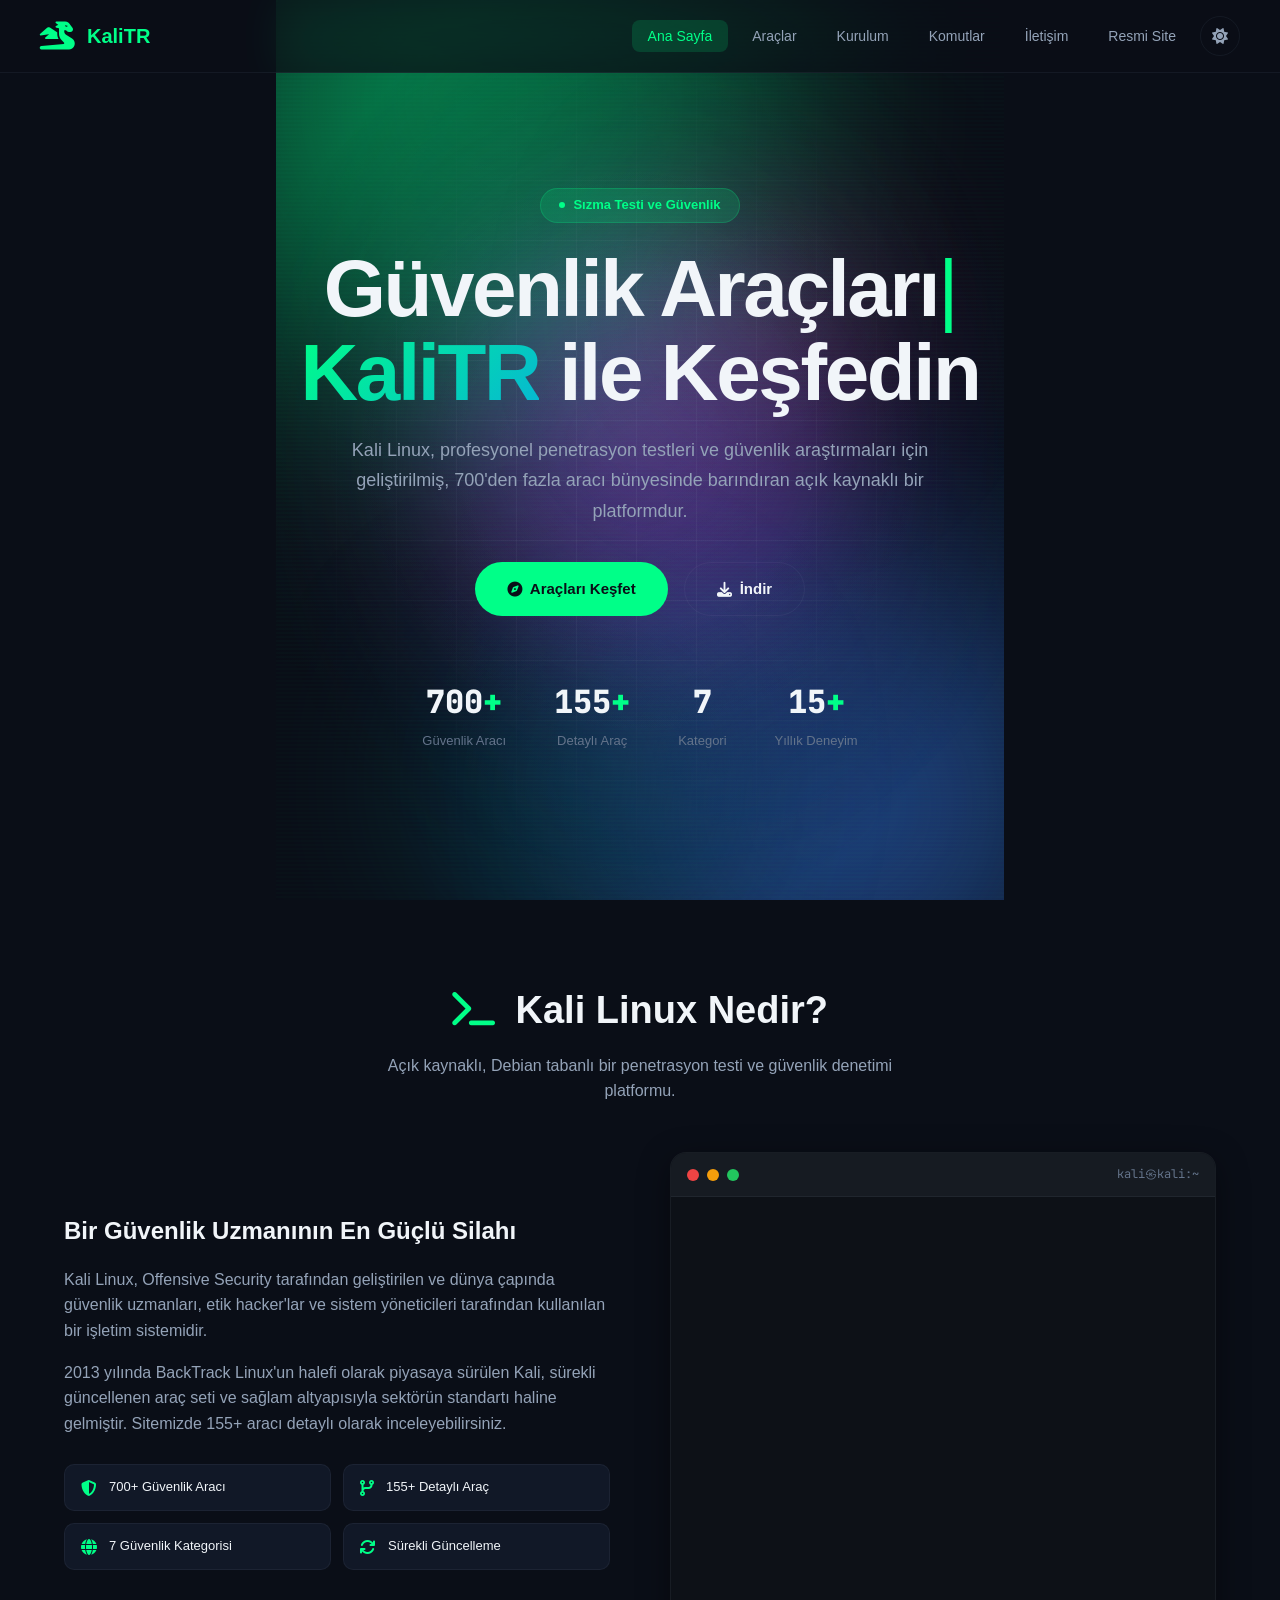
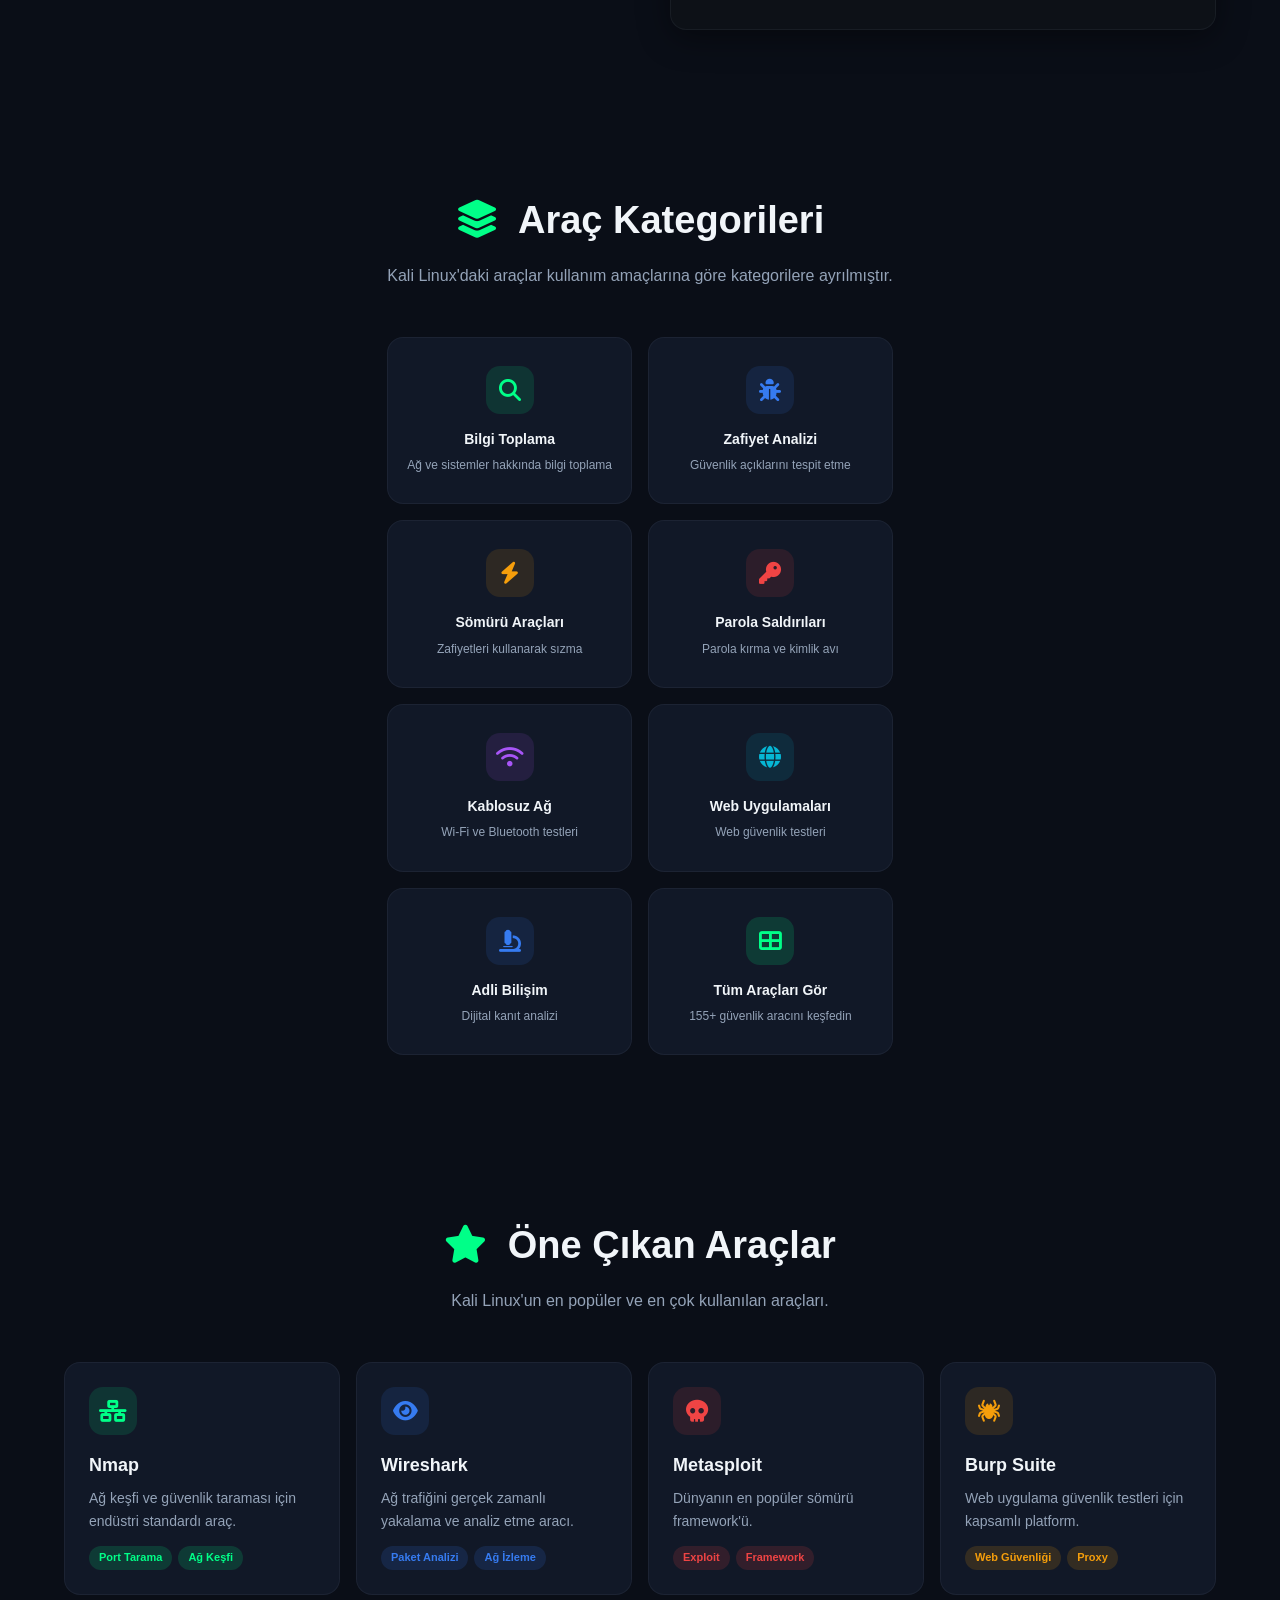
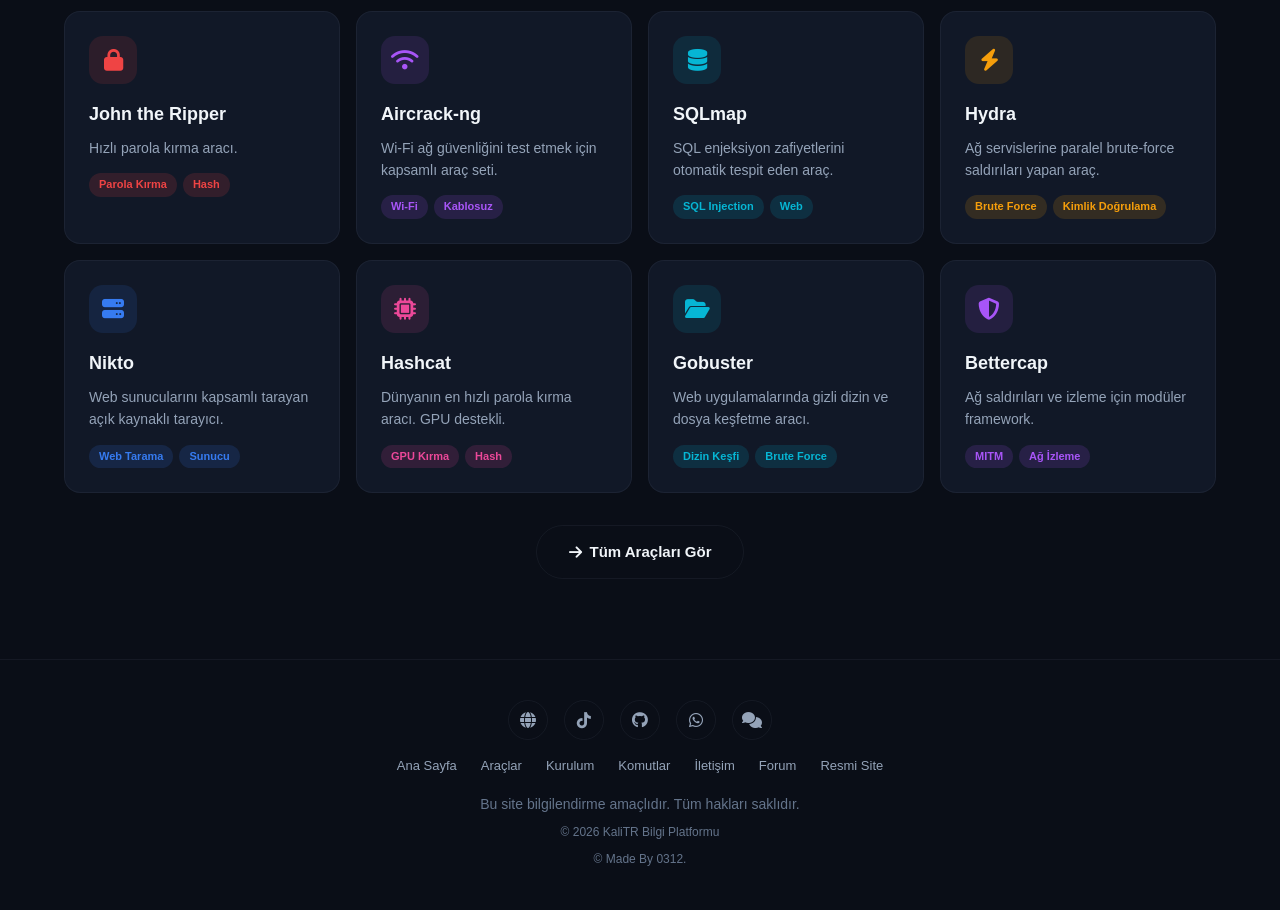
==== commit eca5e094: "Add files via upload" ====
--- a/index.html
+++ b/index.html
@@ -522,7 +522,7 @@
       </h1>
       <p>
         Kali Linux, profesyonel penetrasyon testleri ve güvenlik araştırmaları için
-        geliştirilmiş, 600'den fazla aracı bünyesinde barındıran açık kaynaklı bir platformdur.
+        geliştirilmiş, 700'den fazla aracı bünyesinde barındıran açık kaynaklı bir platformdur.
       </p>
       <div class="hero-buttons">
         <a href="pages/tools.html" class="btn btn-primary">
@@ -534,11 +534,11 @@
       </div>
       <div class="hero-stats" id="heroStats">
         <div class="hero-stat">
-          <div class="num" data-target="650">0<span>+</span></div>
+          <div class="num" data-target="700">0<span>+</span></div>
           <div class="label">Güvenlik Aracı</div>
         </div>
         <div class="hero-stat">
-          <div class="num" data-target="90">0<span>+</span></div>
+          <div class="num" data-target="155">0<span>+</span></div>
           <div class="label">Detaylı Araç</div>
         </div>
         <div class="hero-stat">
@@ -569,14 +569,14 @@
         <p>
           2013 yılında BackTrack Linux'un halefi olarak piyasaya sürülen Kali,
           sürekli güncellenen araç seti ve sağlam altyapısıyla sektörün standartı
-          haline gelmiştir.
+          haline gelmiştir. Sitemizde 155+ aracı detaylı olarak inceleyebilirsiniz.
         </p>
-        <div class="about-features">
-          <div class="about-feature"><i class="fas fa-shield-halved"></i><span>650+ Güvenlik Aracı</span></div>
-          <div class="about-feature"><i class="fas fa-code-branch"></i><span>90+ Detaylı Araç</span></div>
-          <div class="about-feature"><i class="fas fa-globe"></i><span>7 Güvenlik Kategorisi</span></div>
-          <div class="about-feature"><i class="fas fa-sync"></i><span>Sürekli Güncelleme</span></div>
-        </div>
+          <div class="about-features">
+            <div class="about-feature"><i class="fas fa-shield-halved"></i><span>700+ Güvenlik Aracı</span></div>
+            <div class="about-feature"><i class="fas fa-code-branch"></i><span>155+ Detaylı Araç</span></div>
+            <div class="about-feature"><i class="fas fa-globe"></i><span>7 Güvenlik Kategorisi</span></div>
+            <div class="about-feature"><i class="fas fa-sync"></i><span>Sürekli Güncelleme</span></div>
+          </div>
       </div>
       <div class="about-visual">
         <div class="terminal-window">
@@ -679,7 +679,7 @@
           <i class="fas fa-th-large"></i>
         </div>
         <h3>Tüm Araçları Gör</h3>
-        <p>90+ güvenlik aracını keşfedin</p>
+        <p>155+ güvenlik aracını keşfedin</p>
       </a>
     </div>
   </section>
@@ -752,7 +752,7 @@
 
       // ─── FEATURED TOOLS ───
       setToolsBasePath('pages/tool-detail.html');
-      const featured = toolsData.slice(0, 8);
+      const featured = toolsData.slice(0, 12);
       renderTools(document.getElementById('featuredTools'), featured);
 
       // ─── TYPING EFFECT ───
